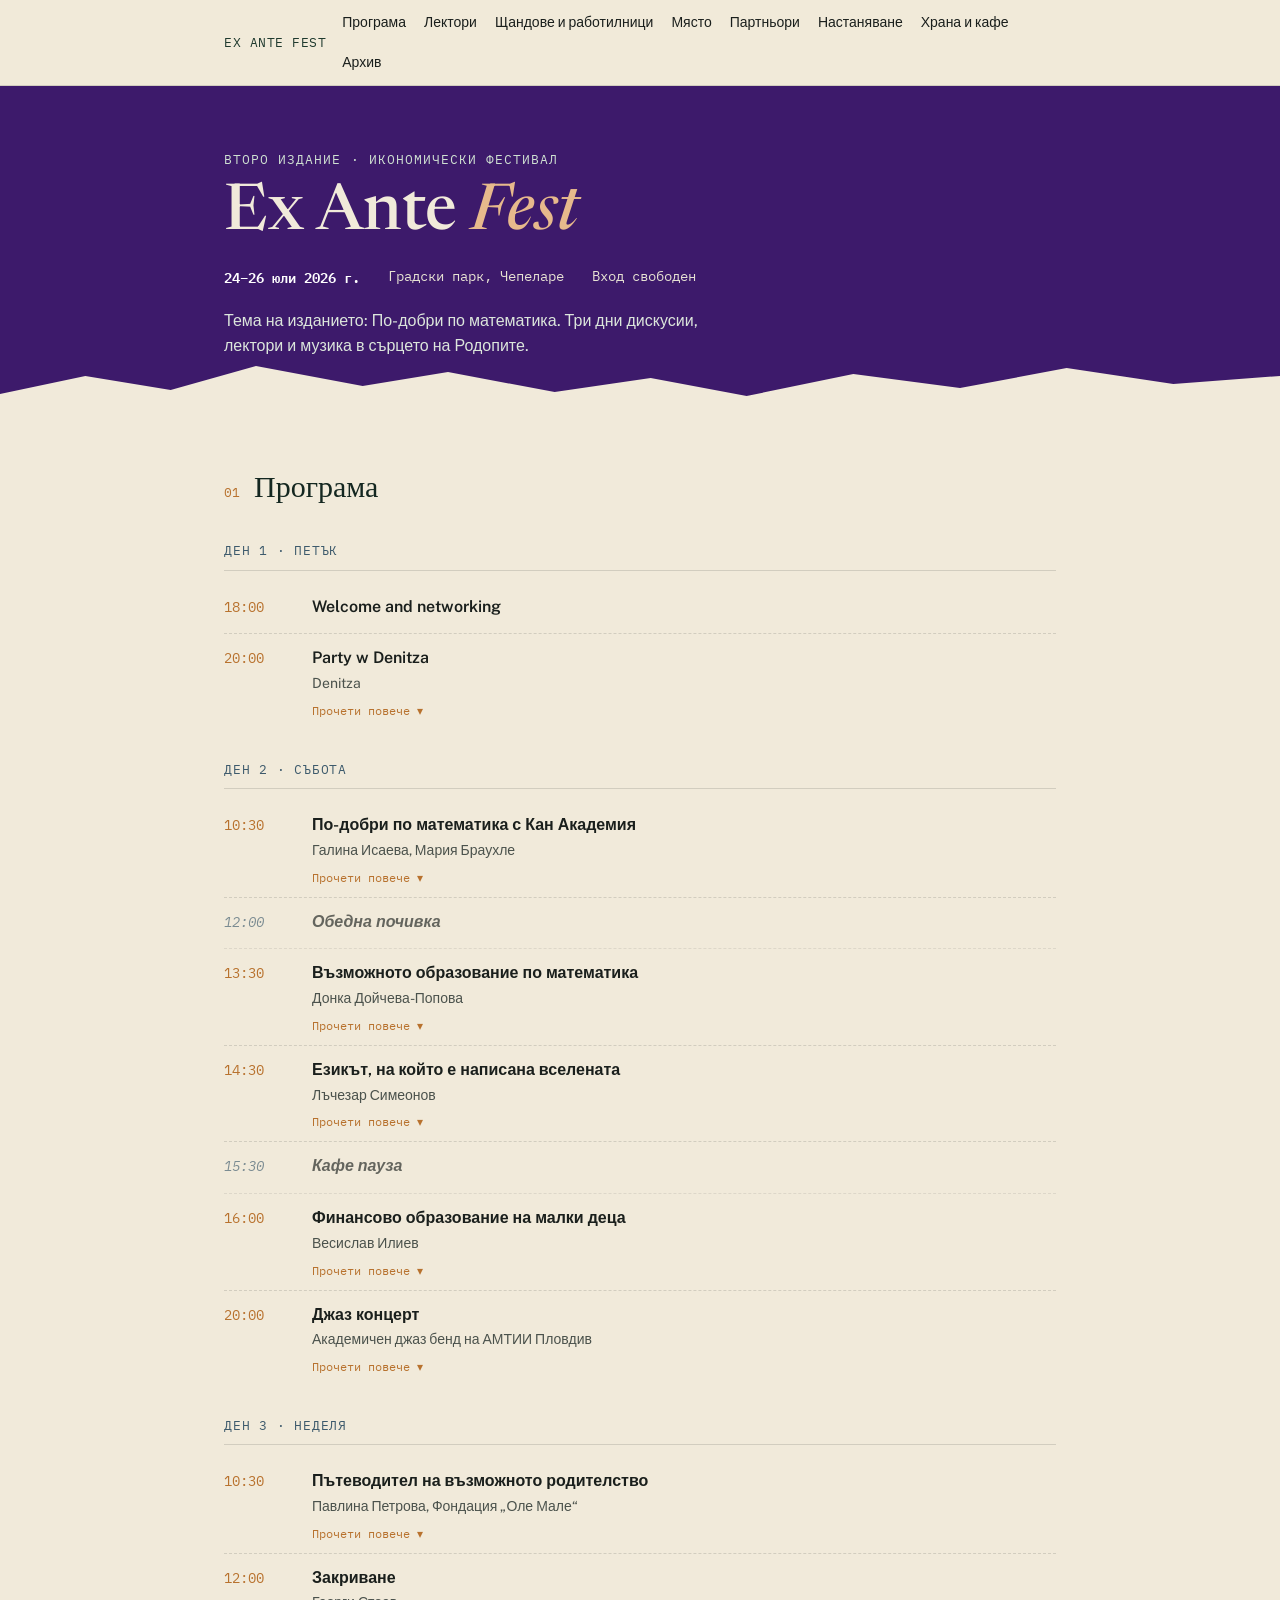
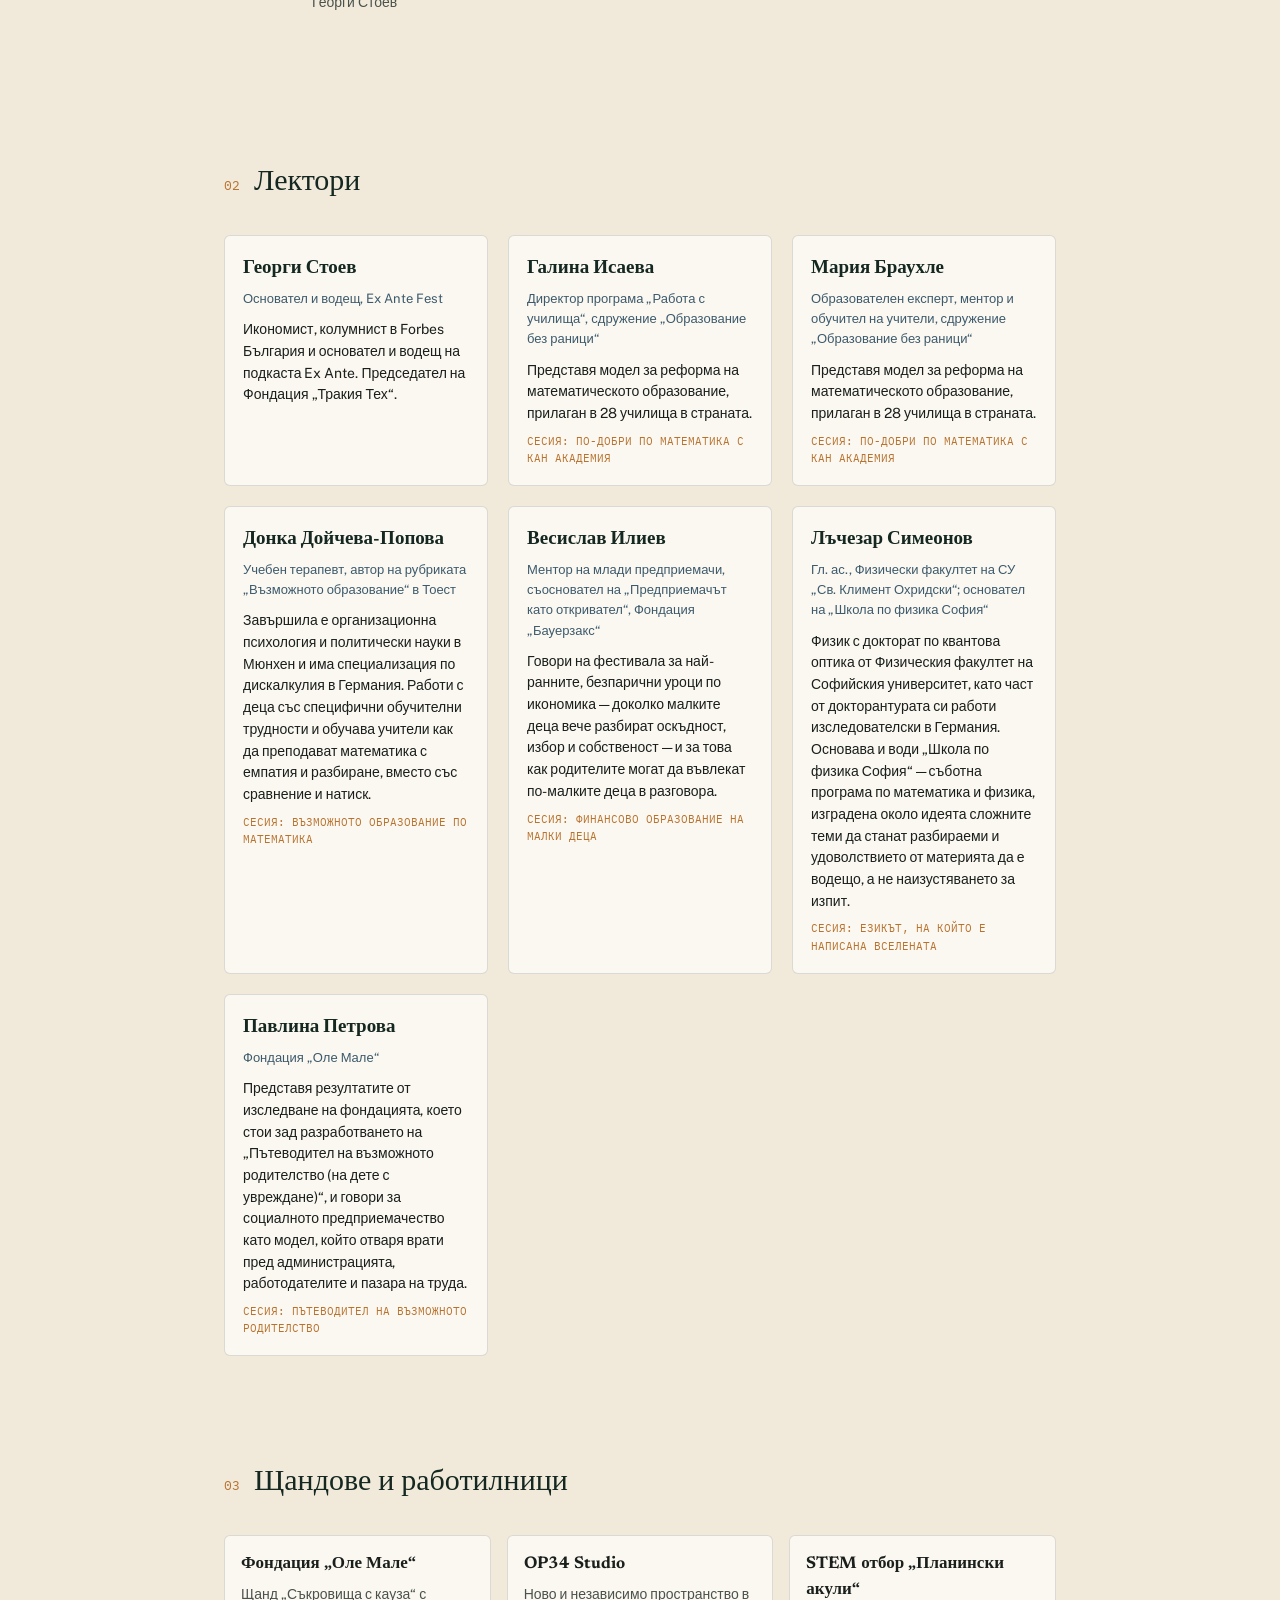
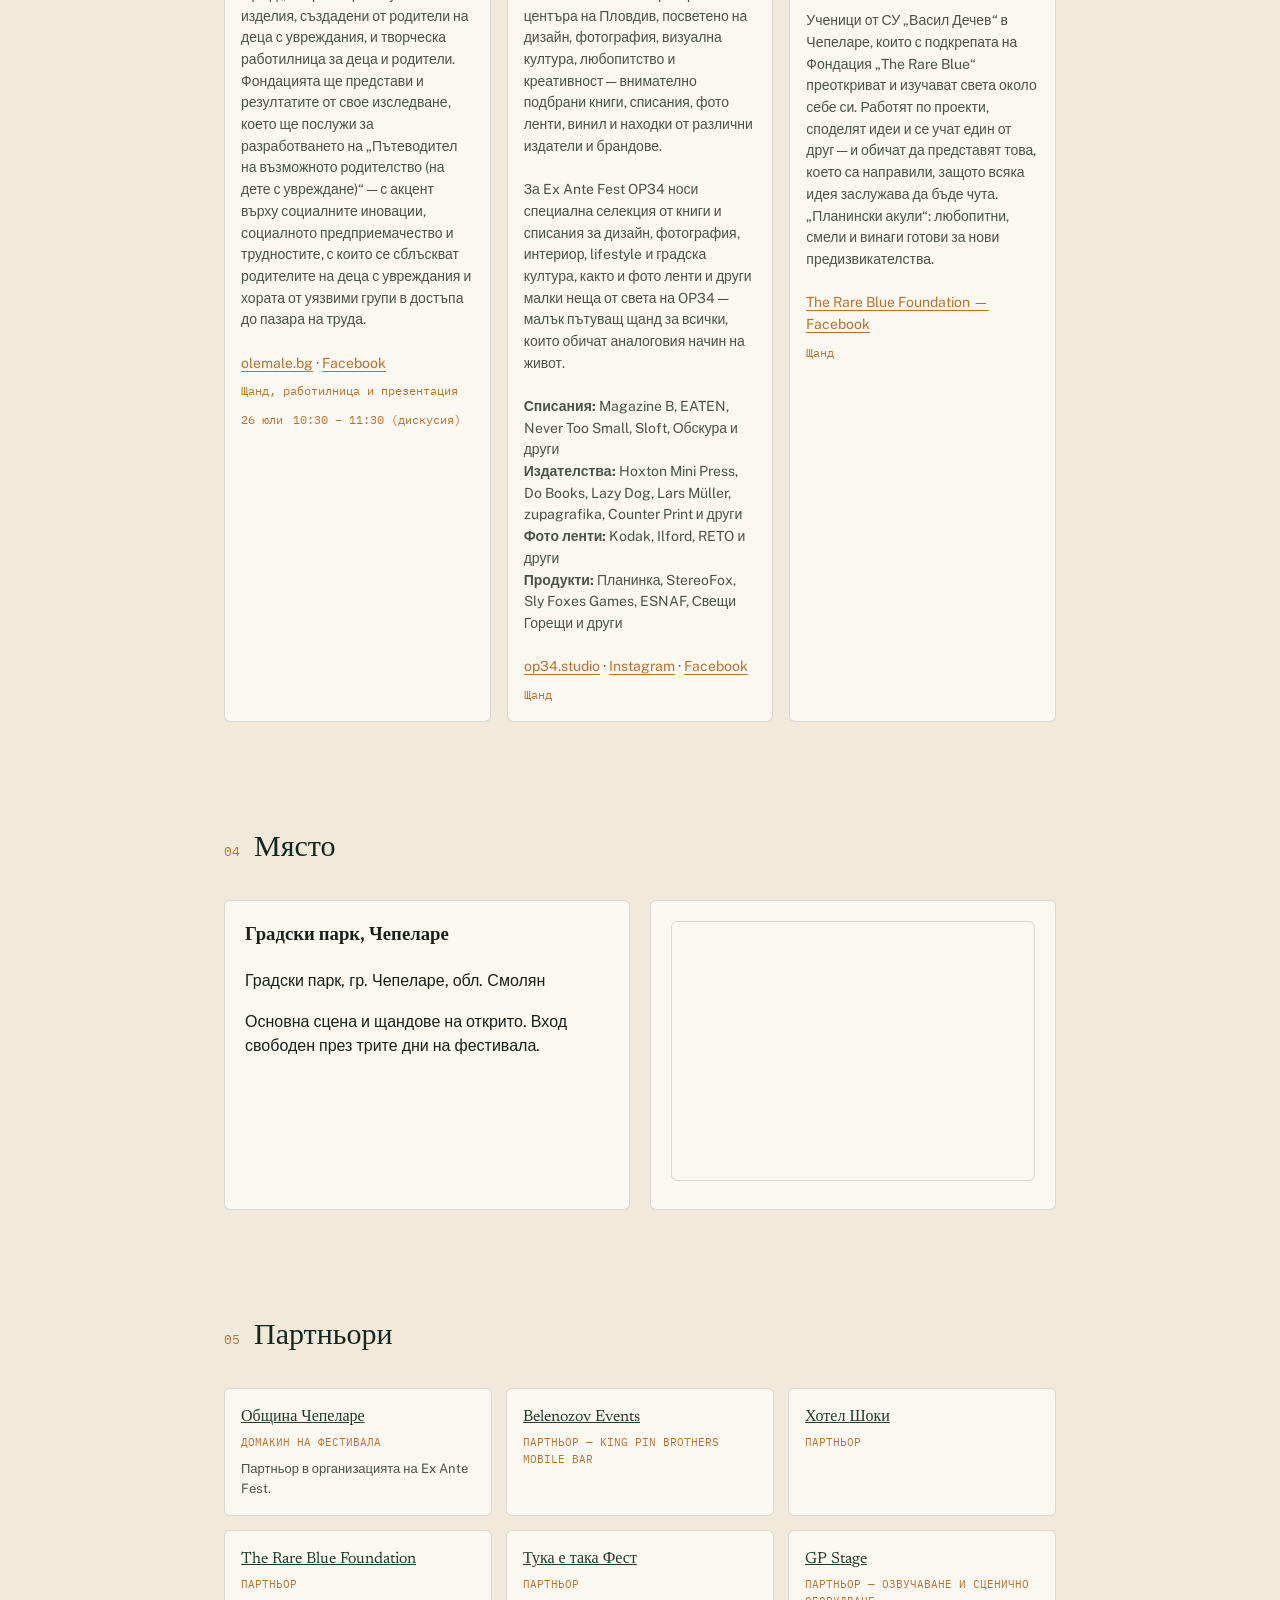
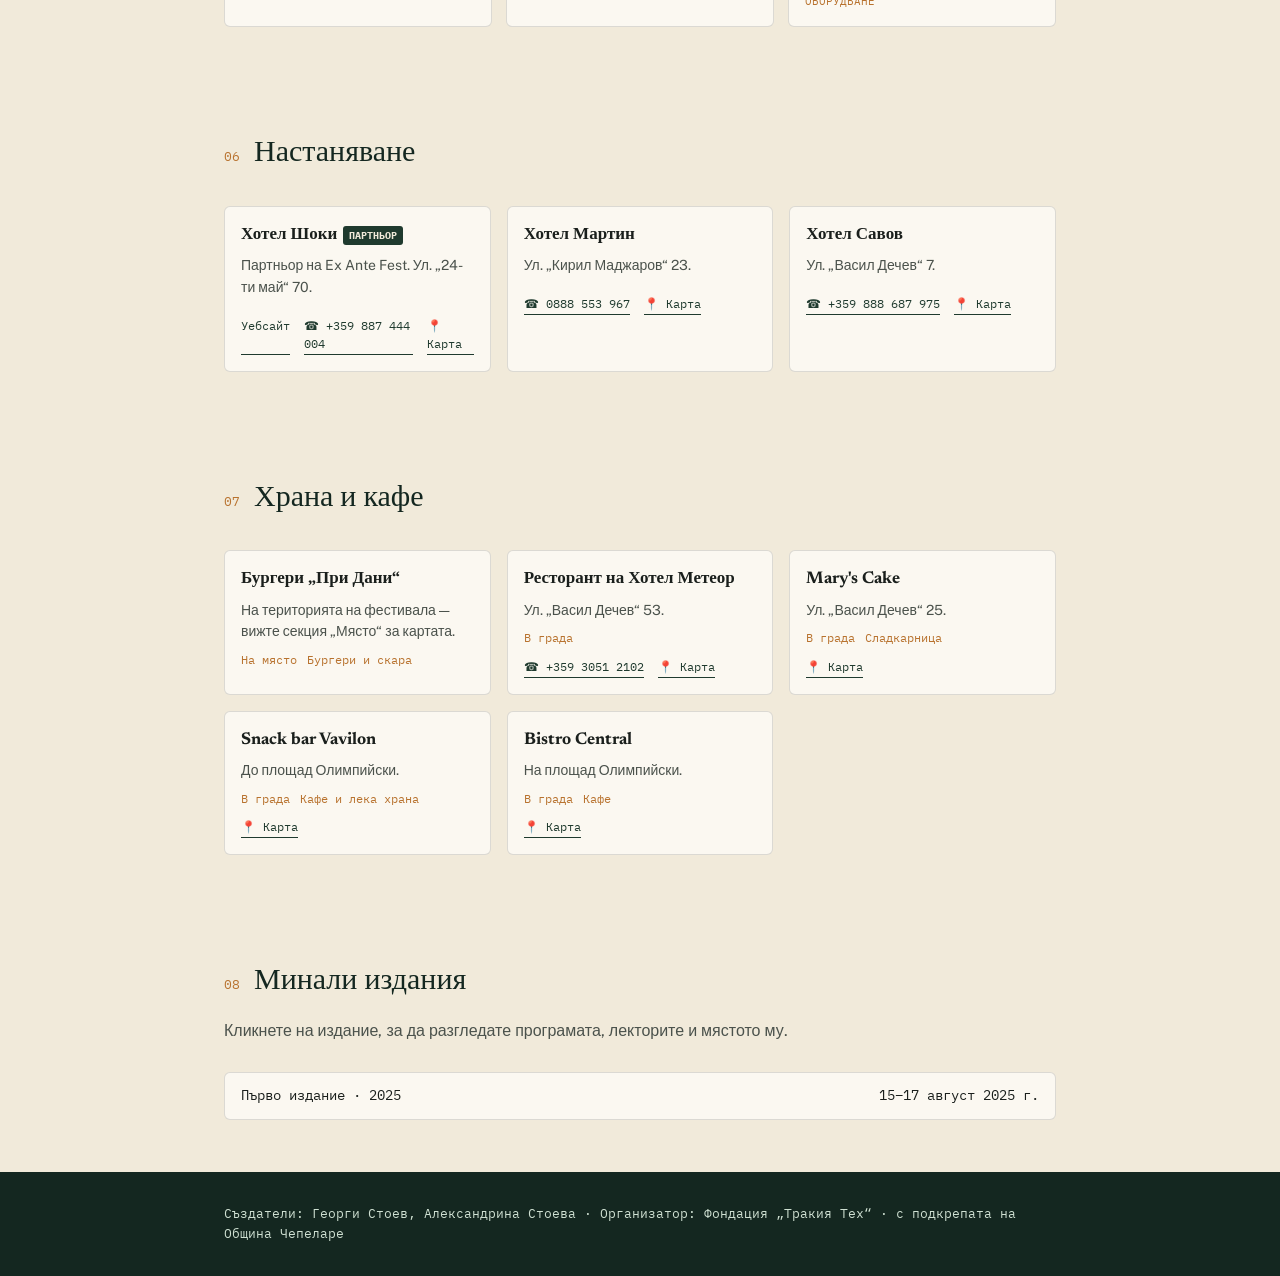
==== index.html @ c9bbb84c "Ex Ante Fest 2026 widget" ====
<!DOCTYPE html>
<html lang="bg">
<head>
<meta charset="UTF-8">
<meta name="viewport" content="width=device-width, initial-scale=1.0">
<title>Ex Ante Fest — Чепеларе</title>
<meta name="description" content="Програма, лектори, място и практическа информация за Ex Ante Fest в Чепеларе.">
<link rel="preconnect" href="https://fonts.googleapis.com">
<link href="https://fonts.googleapis.com/css2?family=Newsreader:ital,wght@0,400;0,500;1,500&family=Public+Sans:wght@400;500;600;700&family=IBM+Plex+Mono:wght@400;500&display=swap" rel="stylesheet">
<link rel="stylesheet" href="style.css">
</head>
<body>

<nav class="site-nav">
  <div class="wrap">
    <a href="#top" class="brand">Ex Ante Fest</a>
    <ul class="nav-links">
      <li><a href="#schedule">Програма</a></li>
      <li><a href="#speakers">Лектори</a></li>
      <li><a href="#booths">Щандове и работилници</a></li>
      <li><a href="#venue">Място</a></li>
      <li><a href="#partners">Партньори</a></li>
      <li><a href="#stay">Настаняване</a></li>
      <li><a href="#eat">Храна и кафе</a></li>
      <li><a href="#archive">Архив</a></li>
    </ul>
  </div>
</nav>

<div class="edition-banner" id="edition-banner" hidden>
  <div class="wrap">
    <span id="edition-banner-text"></span>
    <button type="button" id="edition-banner-back">Към текущото издание</button>
  </div>
</div>

<header class="hero" id="top">
  <div class="wrap">
    <p class="hero-eyebrow" id="hero-eyebrow">Икономически фестивал</p>
    <h1>Ex Ante <em>Fest</em></h1>
    <div class="hero-meta">
      <span><strong id="hero-dates">—</strong></span>
      <span id="hero-venue">—</span>
      <span>Вход свободен</span>
    </div>
    <p class="hero-tag" id="hero-tagline">Три дни дискусии, лектори и музика в сърцето на Родопите.</p>
  </div>
  <svg class="ridge ridge-hero" viewBox="0 0 1200 60" preserveAspectRatio="none" aria-hidden="true">
    <path fill="currentColor" d="M0,60 L0,38 L80,20 L160,34 L240,10 L340,30 L420,16 L520,36 L610,22 L700,40 L800,18 L900,32 L1000,12 L1100,28 L1200,20 L1200,60 Z"/>
  </svg>
</header>

<main>

  <section id="schedule">
    <div class="wrap">
      <div class="section-head">
        <span class="section-num">01</span>
        <h2>Програма</h2>
      </div>
      <div id="schedule-content"><p class="empty-state">Зареждане на програмата…</p></div>
    </div>
  </section>

  <section id="speakers">
    <div class="wrap">
      <div class="section-head">
        <span class="section-num">02</span>
        <h2>Лектори</h2>
      </div>
      <div class="speaker-grid" id="speakers-content"><p class="empty-state">Зареждане на лекторите…</p></div>
    </div>
  </section>

  <section id="booths">
    <div class="wrap">
      <div class="section-head">
        <span class="section-num">03</span>
        <h2>Щандове и работилници</h2>
      </div>
      <div class="card-grid" id="booths-content"><p class="empty-state">Зареждане…</p></div>
    </div>
  </section>

  <section id="venue">
    <div class="wrap">
      <div class="section-head">
        <span class="section-num">04</span>
        <h2>Място</h2>
      </div>
      <div class="venue-layout" id="venue-content"><p class="empty-state">Зареждане…</p></div>
    </div>
  </section>

  <section id="partners">
    <div class="wrap">
      <div class="section-head">
        <span class="section-num">05</span>
        <h2>Партньори</h2>
      </div>
      <div class="partner-grid" id="partners-content"><p class="empty-state">Зареждане…</p></div>
    </div>
  </section>

  <section id="stay">
    <div class="wrap">
      <div class="section-head">
        <span class="section-num">06</span>
        <h2>Настаняване</h2>
      </div>
      <div class="card-grid" id="stay-content"></div>
    </div>
  </section>

  <section id="eat">
    <div class="wrap">
      <div class="section-head">
        <span class="section-num">07</span>
        <h2>Храна и кафе</h2>
      </div>
      <div class="card-grid" id="eat-content"></div>
    </div>
  </section>

  <section id="archive">
    <div class="wrap">
      <div class="section-head">
        <span class="section-num">08</span>
        <h2>Минали издания</h2>
      </div>
      <p class="section-intro">Кликнете на издание, за да разгледате програмата, лекторите и мястото му.</p>
      <ul class="archive-list" id="archive-content"></ul>
    </div>
  </section>

</main>

<footer>
  <div class="wrap">
    Създатели: Георги Стоев, Александрина Стоева · Организатор: Фондация „Тракия Тех“ · с подкрепата на Община Чепеларе
  </div>
</footer>

<script src="script.js"></script>
</body>
</html>
---- style.css ----
:root {
  --ink: #1A1F1C;
  --parchment: #F1EADA;
  --pine: #1F3A2E;
  --pine-deep: #142720;
  --ochre: #B8722E;
  --slate: #3D5A6C;
  --line: rgba(26, 31, 28, 0.14);
  --paper: #FBF8F1;
  --muted: #4b524c;
  --hero-purple: #3D1A6B;

  --font-display: "Newsreader", Georgia, serif;
  --font-body: "Public Sans", -apple-system, sans-serif;
  --font-mono: "IBM Plex Mono", monospace;
}

* { box-sizing: border-box; }

html { scroll-behavior: smooth; }

@media (prefers-reduced-motion: reduce) {
  html { scroll-behavior: auto; }
  * { animation-duration: 0.001ms !important; transition-duration: 0.001ms !important; }
}

body {
  margin: 0;
  background: var(--parchment);
  color: var(--ink);
  font-family: var(--font-body);
  line-height: 1.55;
}

a { color: var(--pine); }
a:focus-visible, button:focus-visible, select:focus-visible {
  outline: 2px solid var(--ochre);
  outline-offset: 2px;
}

.wrap {
  max-width: 880px;
  margin: 0 auto;
  padding: 0 24px;
}

/* ---------- Nav ---------- */
.site-nav {
  position: sticky;
  top: 0;
  z-index: 20;
  background: rgba(241, 234, 218, 0.92);
  backdrop-filter: blur(6px);
  border-bottom: 1px solid var(--line);
}
.site-nav .wrap {
  display: flex;
  align-items: center;
  justify-content: space-between;
  gap: 16px;
  padding-top: 12px;
  padding-bottom: 12px;
}
.site-nav .brand {
  font-family: var(--font-mono);
  font-size: 13px;
  letter-spacing: 0.04em;
  text-transform: uppercase;
  color: var(--pine);
  text-decoration: none;
  white-space: nowrap;
}
.nav-links {
  display: flex;
  gap: 18px;
  flex-wrap: wrap;
  list-style: none;
  margin: 0;
  padding: 0;
  font-size: 14px;
}
.nav-links a {
  text-decoration: none;
  color: var(--ink);
  border-bottom: 1px solid transparent;
}
.nav-links a:hover { border-bottom-color: var(--ochre); }

/* ---------- Hero ---------- */
.hero {
  background: var(--hero-purple);
  color: var(--parchment);
  padding: 64px 0 40px;
  position: relative;
  overflow: hidden;
}
.hero .wrap { position: relative; z-index: 2; }
.hero-eyebrow {
  font-family: var(--font-mono);
  font-size: 13px;
  letter-spacing: 0.08em;
  text-transform: uppercase;
  color: #CFE0D2;
  margin: 0 0 10px;
}
.hero h1 {
  font-family: var(--font-display);
  font-weight: 500;
  font-size: clamp(38px, 6vw, 64px);
  line-height: 1.05;
  margin: 0 0 18px;
}
.hero h1 em { font-style: italic; color: #E7B98C; }
.hero-meta {
  display: flex;
  flex-wrap: wrap;
  gap: 10px 28px;
  font-family: var(--font-mono);
  font-size: 14px;
  color: #E7E2D3;
  margin-bottom: 6px;
}
.hero-meta strong { color: #fff; font-weight: 600; }
.hero-tag {
  margin-top: 20px;
  max-width: 52ch;
  color: #DCE6DC;
  font-size: 16px;
}

/* mountain ridge signature — recurring divider motif for Rhodope silhouette */
.ridge {
  display: block;
  width: 100%;
  height: 48px;
  color: var(--parchment);
}
.ridge-hero {
  position: absolute;
  bottom: -1px; left: 0; right: 0;
  height: 60px;
  color: var(--parchment);
  z-index: 1;
}

/* ---------- Sections ---------- */
section { padding: 52px 0; }
section + section { border-top: none; }

.section-head {
  display: flex;
  align-items: baseline;
  gap: 14px;
  margin-bottom: 28px;
}
.section-num {
  font-family: var(--font-mono);
  font-size: 13px;
  color: var(--ochre);
}
h2 {
  font-family: var(--font-display);
  font-weight: 500;
  font-size: 30px;
  margin: 0;
  color: var(--pine-deep);
}
.section-intro {
  color: var(--muted);
  max-width: 60ch;
  margin: -14px 0 28px;
}

/* ---------- Schedule ---------- */
.day-block { margin-bottom: 30px; }
.day-label {
  font-family: var(--font-mono);
  font-size: 13px;
  text-transform: uppercase;
  letter-spacing: 0.06em;
  color: var(--slate);
  border-bottom: 1px solid var(--line);
  padding-bottom: 8px;
  margin-bottom: 12px;
}
.event-row {
  display: grid;
  grid-template-columns: 72px 1fr;
  gap: 16px;
  padding: 12px 0;
  border-bottom: 1px dashed var(--line);
}
.event-row:last-child { border-bottom: none; }
.event-row--break {
  opacity: 0.65;
  font-style: italic;
}
.event-row--break .event-time { color: var(--slate); }
.event-time {
  font-family: var(--font-mono);
  font-size: 14px;
  color: var(--ochre);
  padding-top: 2px;
}
.event-title { font-weight: 600; margin: 0 0 2px; }
.event-speaker { font-size: 14px; color: var(--muted); margin: 0; }
.event-type {
  display: inline-block;
  font-family: var(--font-mono);
  font-size: 11px;
  text-transform: uppercase;
  color: var(--slate);
  margin-top: 4px;
}
.event-toggle {
  display: block;
  margin-top: 8px;
  padding: 0;
  border: none;
  background: none;
  font-family: var(--font-mono);
  font-size: 12px;
  color: var(--ochre);
  cursor: pointer;
}
.event-toggle:hover { text-decoration: underline; }
.event-description {
  margin: 8px 0 0;
  font-size: 14px;
  color: var(--muted);
  border-left: 2px solid var(--line);
  padding-left: 12px;
}
.event-description a {
  color: var(--ochre);
  text-decoration: none;
  border-bottom: 1px solid currentColor;
}
.event-description a:hover { opacity: 0.8; }

/* ---------- Speakers ---------- */
.speaker-grid {
  display: grid;
  grid-template-columns: repeat(auto-fill, minmax(240px, 1fr));
  gap: 20px;
}
.speaker-card {
  background: var(--paper);
  border: 1px solid var(--line);
  border-radius: 6px;
  padding: 18px;
}
.speaker-card h3 {
  font-family: var(--font-display);
  font-size: 19px;
  margin: 0 0 6px;
  color: var(--pine-deep);
}
.speaker-role { font-size: 13px; color: var(--slate); margin: 0 0 10px; }
.speaker-bio { font-size: 14px; margin: 0; }
.speaker-program {
  font-family: var(--font-mono);
  font-size: 11px;
  text-transform: uppercase;
  color: var(--ochre);
  margin: 8px 0 0;
}

/* ---------- Venue ---------- */
.venue-layout {
  display: grid;
  grid-template-columns: 1fr;
  gap: 20px;
}
@media (min-width: 640px) {
  .venue-layout { grid-template-columns: 1fr 1fr; }
}
.venue-card {
  background: var(--paper);
  border: 1px solid var(--line);
  border-radius: 6px;
  padding: 20px;
}
.venue-card h3 { font-family: var(--font-display); margin-top: 0; }
.venue-map iframe {
  width: 100%;
  height: 260px;
  border: 1px solid var(--line);
  border-radius: 6px;
}

/* ---------- Partners ---------- */
.partner-grid {
  display: grid;
  grid-template-columns: repeat(auto-fill, minmax(200px, 1fr));
  gap: 14px;
}
.partner-card {
  background: var(--paper);
  border: 1px solid var(--line);
  border-radius: 6px;
  padding: 16px;
  display: flex;
  flex-direction: column;
  gap: 4px;
}
.partner-card img {
  max-height: 40px;
  max-width: 100%;
  object-fit: contain;
  margin-bottom: 6px;
}
.partner-card h3 {
  font-family: var(--font-display);
  font-size: 16px;
  margin: 0;
}
.partner-type {
  font-family: var(--font-mono);
  font-size: 11px;
  text-transform: uppercase;
  color: var(--ochre);
  margin: 0;
}
.partner-card p.partner-notes { font-size: 13px; color: var(--muted); margin: 4px 0 0; }

/* ---------- Guide cards (things to do / stay / eat) ---------- */
.card-grid {
  display: grid;
  grid-template-columns: repeat(auto-fill, minmax(220px, 1fr));
  gap: 16px;
}
.info-card {
  background: var(--paper);
  border: 1px solid var(--line);
  border-radius: 6px;
  padding: 16px;
}
.info-card h3 {
  font-family: var(--font-display);
  font-size: 17px;
  margin: 0 0 6px;
}
.info-card p { font-size: 14px; margin: 0 0 6px; color: var(--muted); }
.info-card p a {
  color: var(--ochre);
  text-decoration: none;
  border-bottom: 1px solid currentColor;
}
.info-card p a:hover { opacity: 0.8; }
.info-meta {
  font-family: var(--font-mono);
  font-size: 12px;
  color: var(--ochre);
  display: flex;
  gap: 10px;
  flex-wrap: wrap;
  margin-top: 8px;
}
.info-links {
  display: flex;
  gap: 14px;
  margin-top: 10px;
}
.info-links a {
  font-family: var(--font-mono);
  font-size: 12px;
  color: var(--pine);
  text-decoration: none;
  border-bottom: 1px solid currentColor;
}
.info-links a:hover { opacity: 0.75; }
.badge-partner {
  display: inline-block;
  font-family: var(--font-mono);
  font-size: 10px;
  text-transform: uppercase;
  background: var(--pine);
  color: var(--parchment);
  padding: 2px 6px;
  border-radius: 3px;
  margin-left: 6px;
}
.badge-pending {
  display: inline-block;
  font-family: var(--font-mono);
  font-size: 10px;
  text-transform: uppercase;
  background: var(--slate);
  color: var(--parchment);
  padding: 2px 6px;
  border-radius: 3px;
  margin-left: 6px;
}

/* ---------- Archive ---------- */
.archive-list {
  list-style: none;
  padding: 0;
  margin: 0;
  display: flex;
  flex-direction: column;
  gap: 10px;
}
.archive-list li {
  display: flex;
  justify-content: space-between;
  align-items: baseline;
  padding: 12px 16px;
  background: var(--paper);
  border: 1px solid var(--line);
  border-radius: 6px;
  font-family: var(--font-mono);
  font-size: 14px;
}
.archive-item {
  cursor: pointer;
  transition: background 0.15s ease, border-color 0.15s ease, color 0.15s ease;
}
.archive-item:hover { border-color: var(--ochre); }
.archive-item:focus-visible { outline: 2px solid var(--ochre); outline-offset: 2px; }
.archive-item--active {
  background: var(--pine);
  border-color: var(--pine);
  color: var(--parchment);
}
.archive-empty {
  font-size: 14px;
  color: var(--muted);
  font-style: italic;
}

/* ---------- Edition switch banner ---------- */
.edition-banner {
  background: var(--ochre);
  color: #fff;
}
.edition-banner .wrap {
  display: flex;
  align-items: center;
  justify-content: space-between;
  gap: 12px;
  flex-wrap: wrap;
  padding-top: 10px;
  padding-bottom: 10px;
  font-family: var(--font-mono);
  font-size: 13px;
}
.edition-banner button {
  font-family: var(--font-mono);
  font-size: 12px;
  background: rgba(255, 255, 255, 0.15);
  border: 1px solid rgba(255, 255, 255, 0.5);
  color: #fff;
  padding: 6px 12px;
  border-radius: 4px;
  cursor: pointer;
}
.edition-banner button:hover { background: rgba(255, 255, 255, 0.28); }
.edition-banner button:focus-visible { outline: 2px solid #fff; outline-offset: 2px; }

/* ---------- Footer ---------- */
footer {
  background: var(--pine-deep);
  color: #CFE0D2;
  padding: 32px 0;
  font-family: var(--font-mono);
  font-size: 13px;
}
footer a { color: #E7B98C; }

.empty-state {
  font-size: 14px;
  color: var(--muted);
  font-style: italic;
}
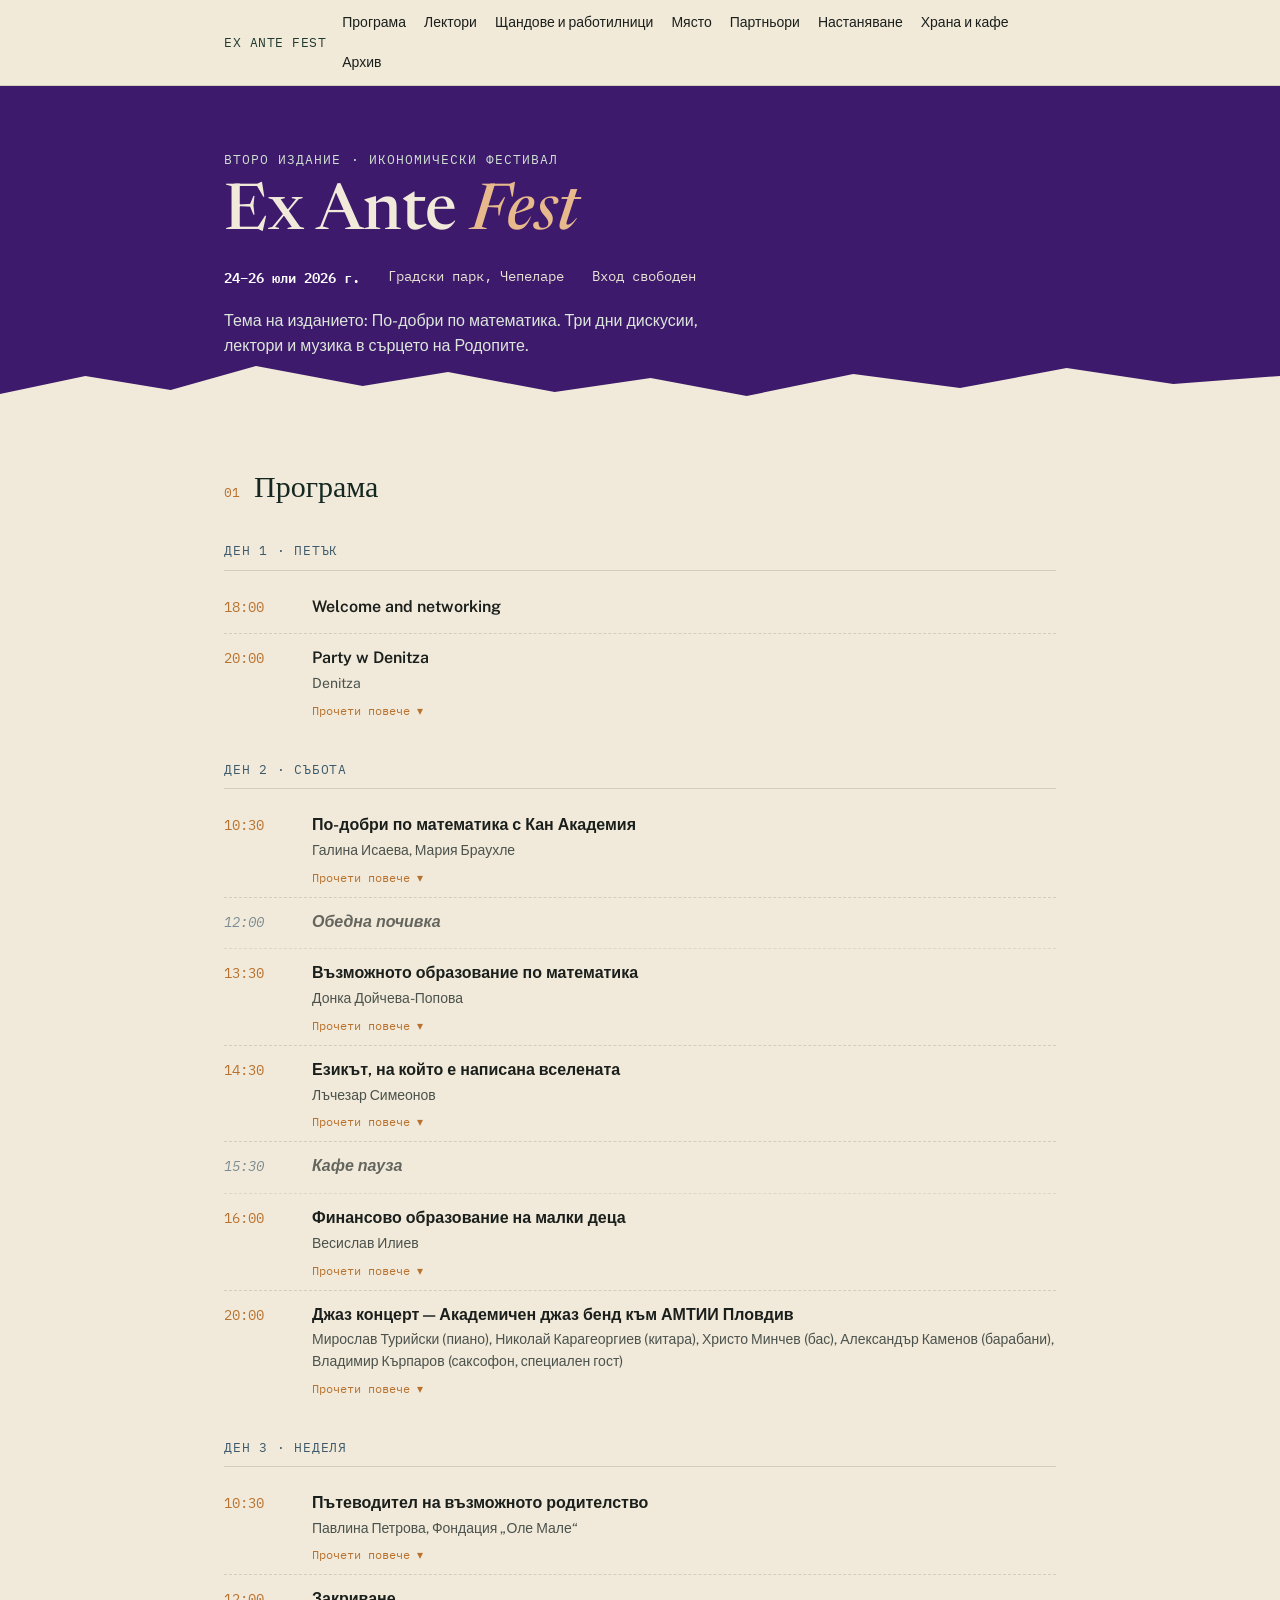
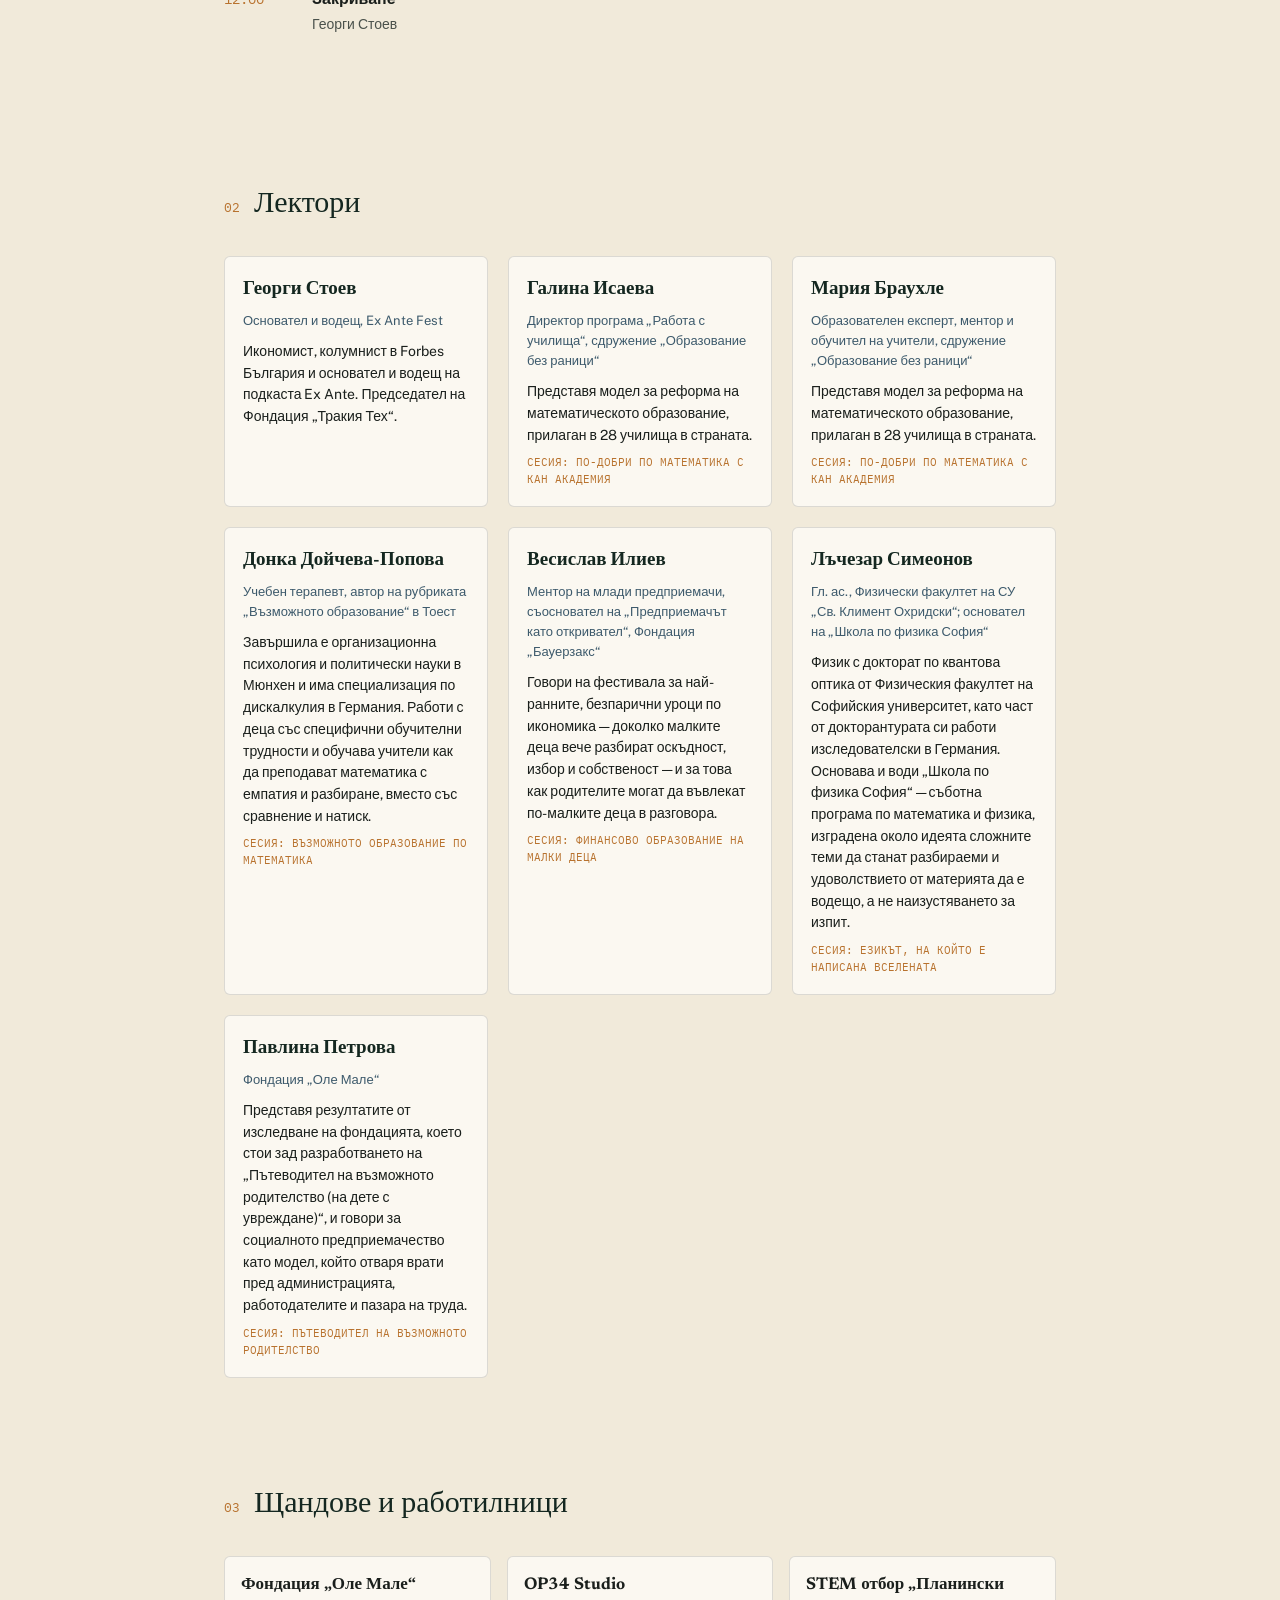
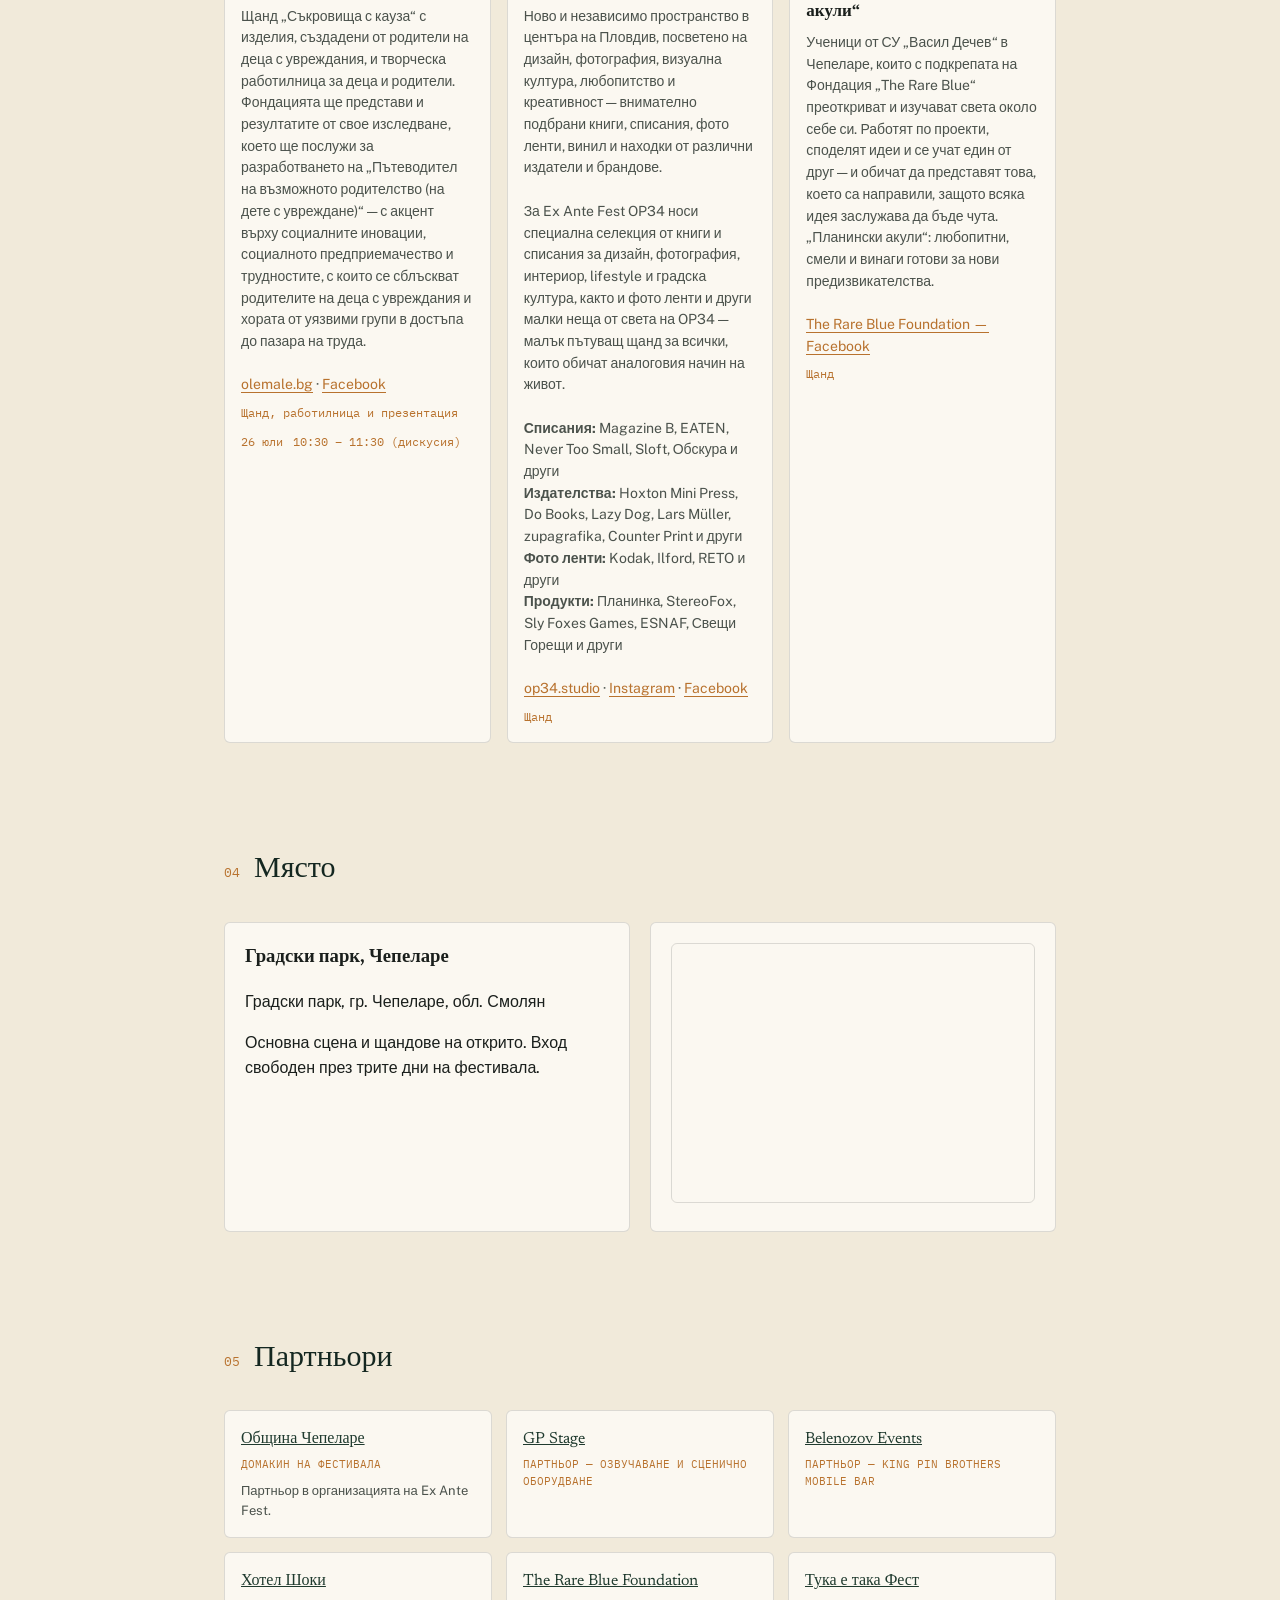
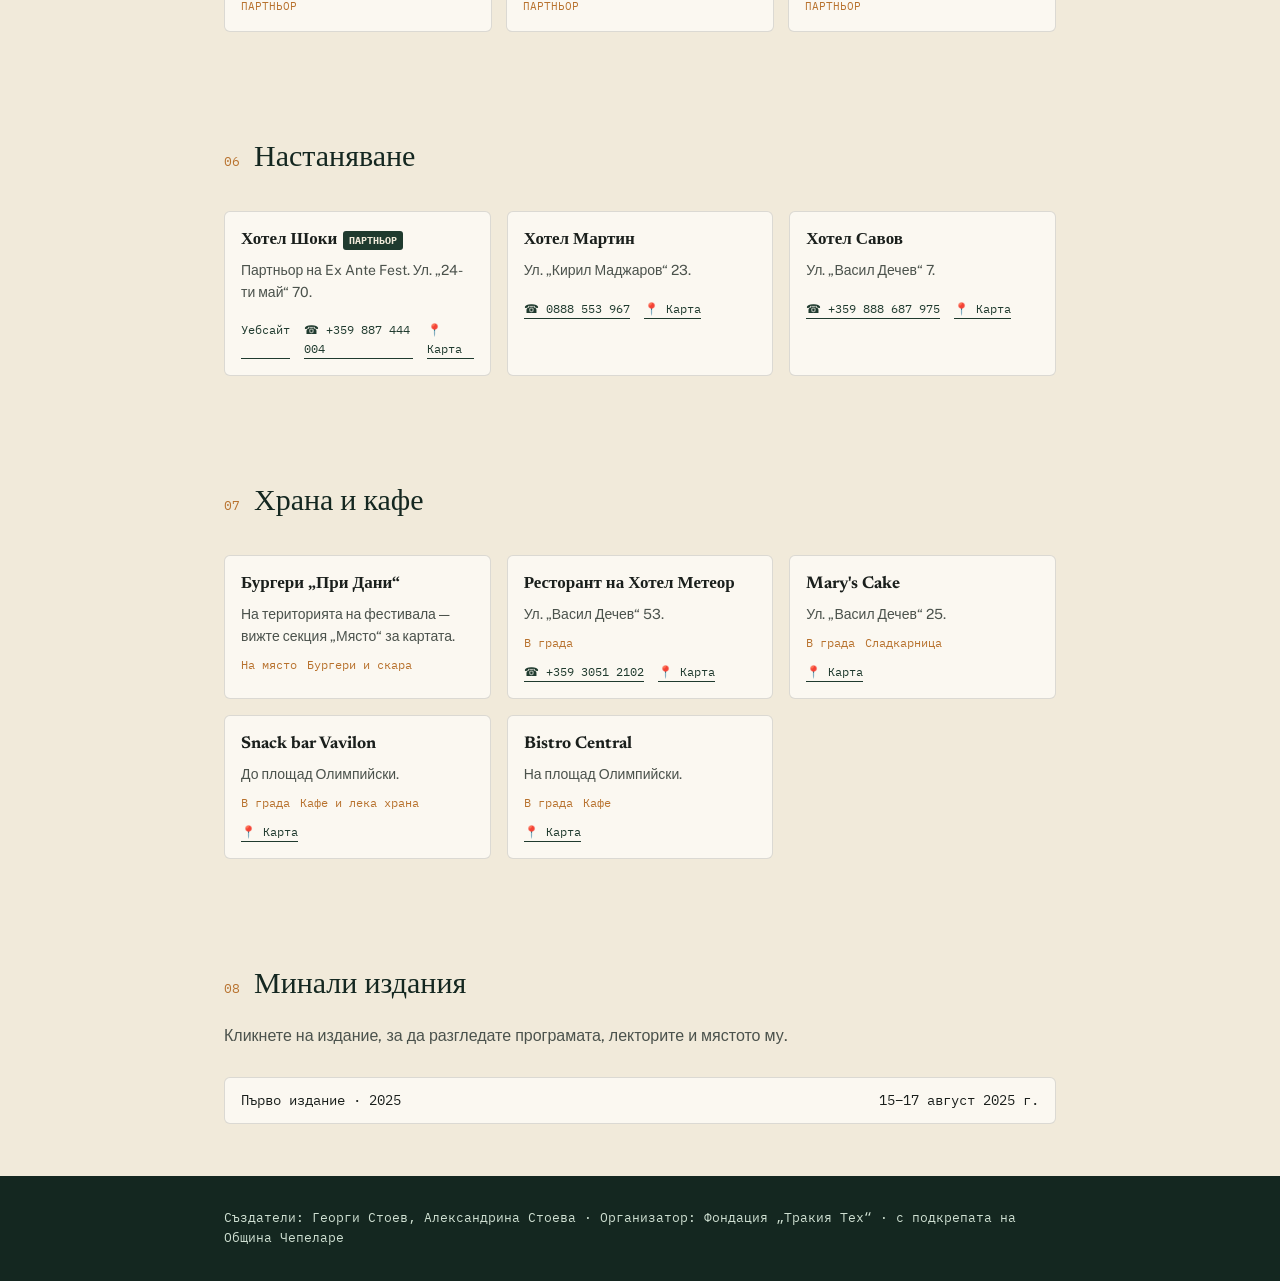
==== commit 6dcde37c: "update index.html og tags, schedule, partners, add og image" ====
--- a/index.html
+++ b/index.html
@@ -5,6 +5,17 @@
 <meta name="viewport" content="width=device-width, initial-scale=1.0">
 <title>Ex Ante Fest — Чепеларе</title>
 <meta name="description" content="Програма, лектори, място и практическа информация за Ex Ante Fest в Чепеларе.">
+
+<!-- Open Graph / Facebook -->
+<meta property="og:type" content="website">
+<meta property="og:url" content="https://georgistoeff.github.io/ex-ante-fest/">
+<meta property="og:title" content="Ex Ante Fest — Чепеларе">
+<meta property="og:description" content="Тридневен икономически фестивал с дискусионни панели, беседи и музикална програма. 24–26 юли 2026 г., Градски парк, Чепеларе. Вход свободен.">
+<meta property="og:image" content="https://georgistoeff.github.io/ex-ante-fest/assets/ExAnte_Festival.png">
+<meta property="og:image:width" content="1200">
+<meta property="og:image:height" content="600">
+<meta property="og:locale" content="bg_BG">
+
 <link rel="preconnect" href="https://fonts.googleapis.com">
 <link href="https://fonts.googleapis.com/css2?family=Newsreader:ital,wght@0,400;0,500;1,500&family=Public+Sans:wght@400;500;600;700&family=IBM+Plex+Mono:wght@400;500&display=swap" rel="stylesheet">
 <link rel="stylesheet" href="style.css">
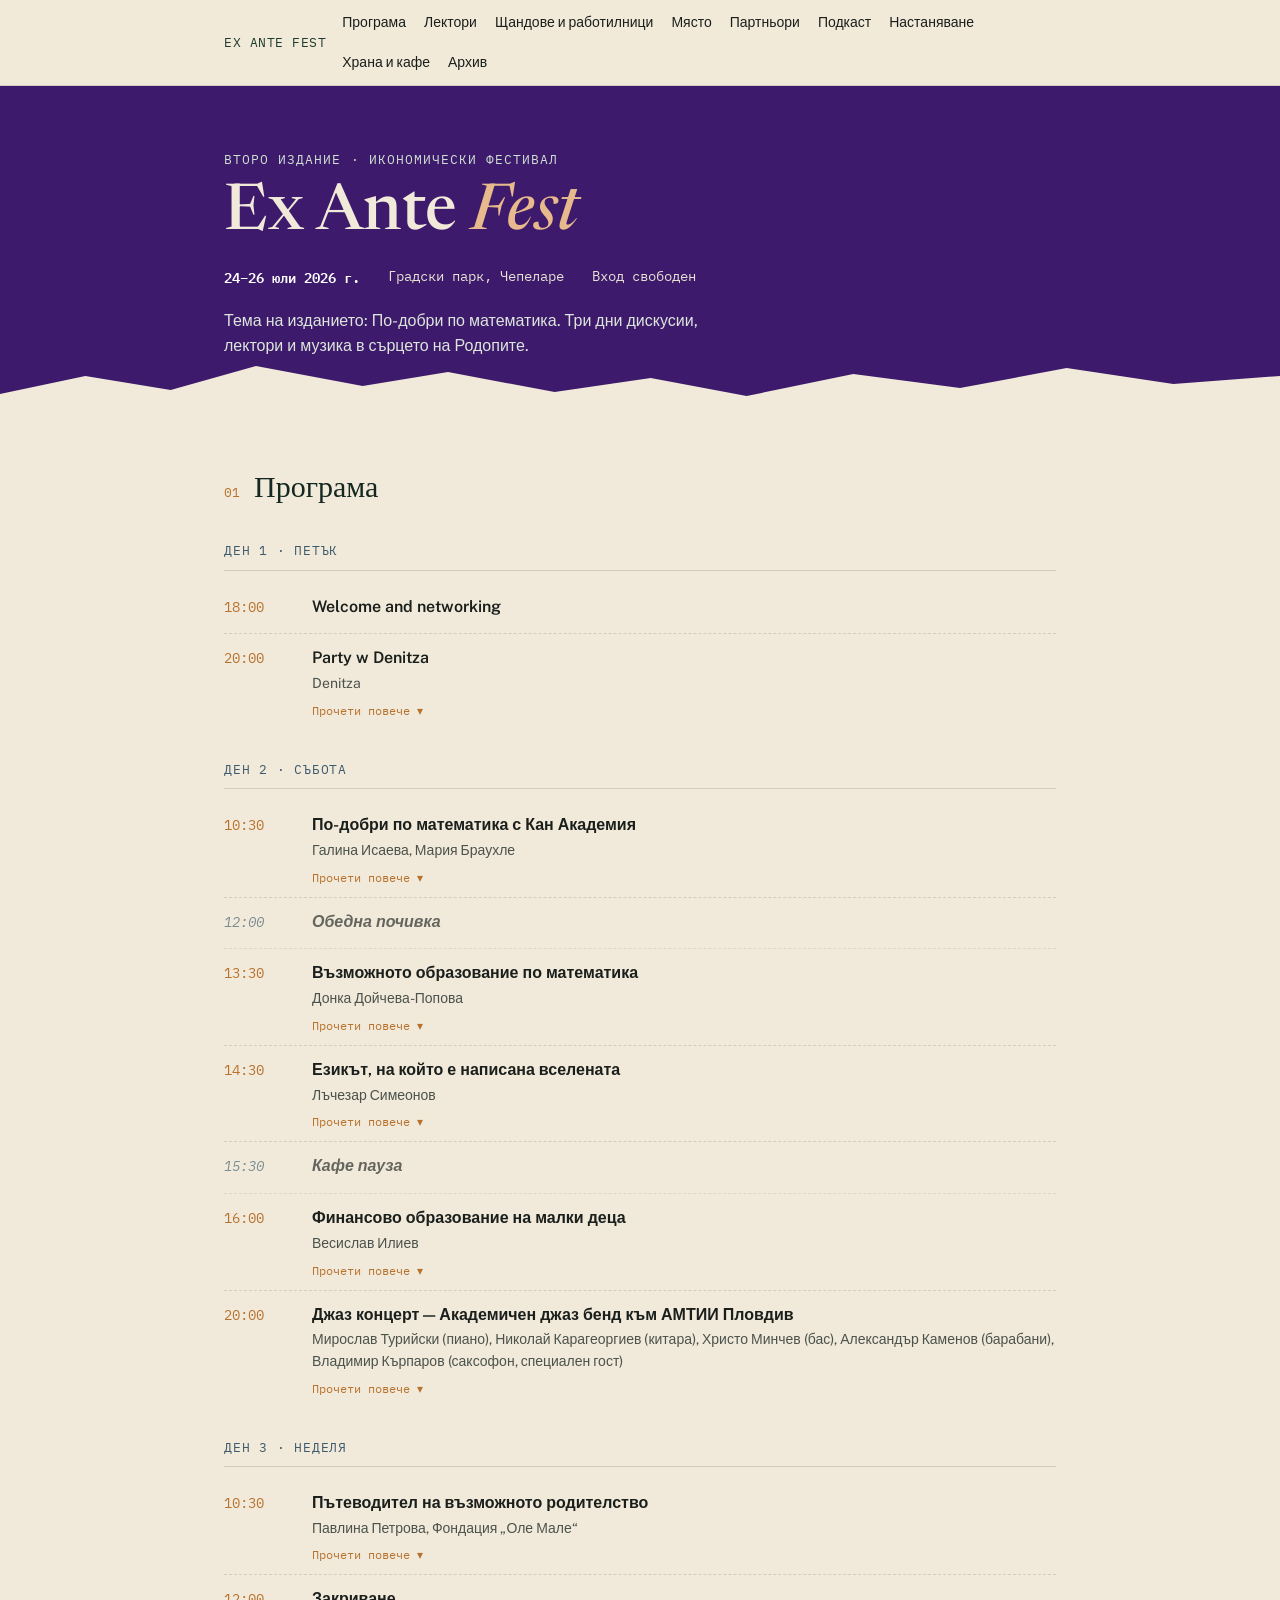
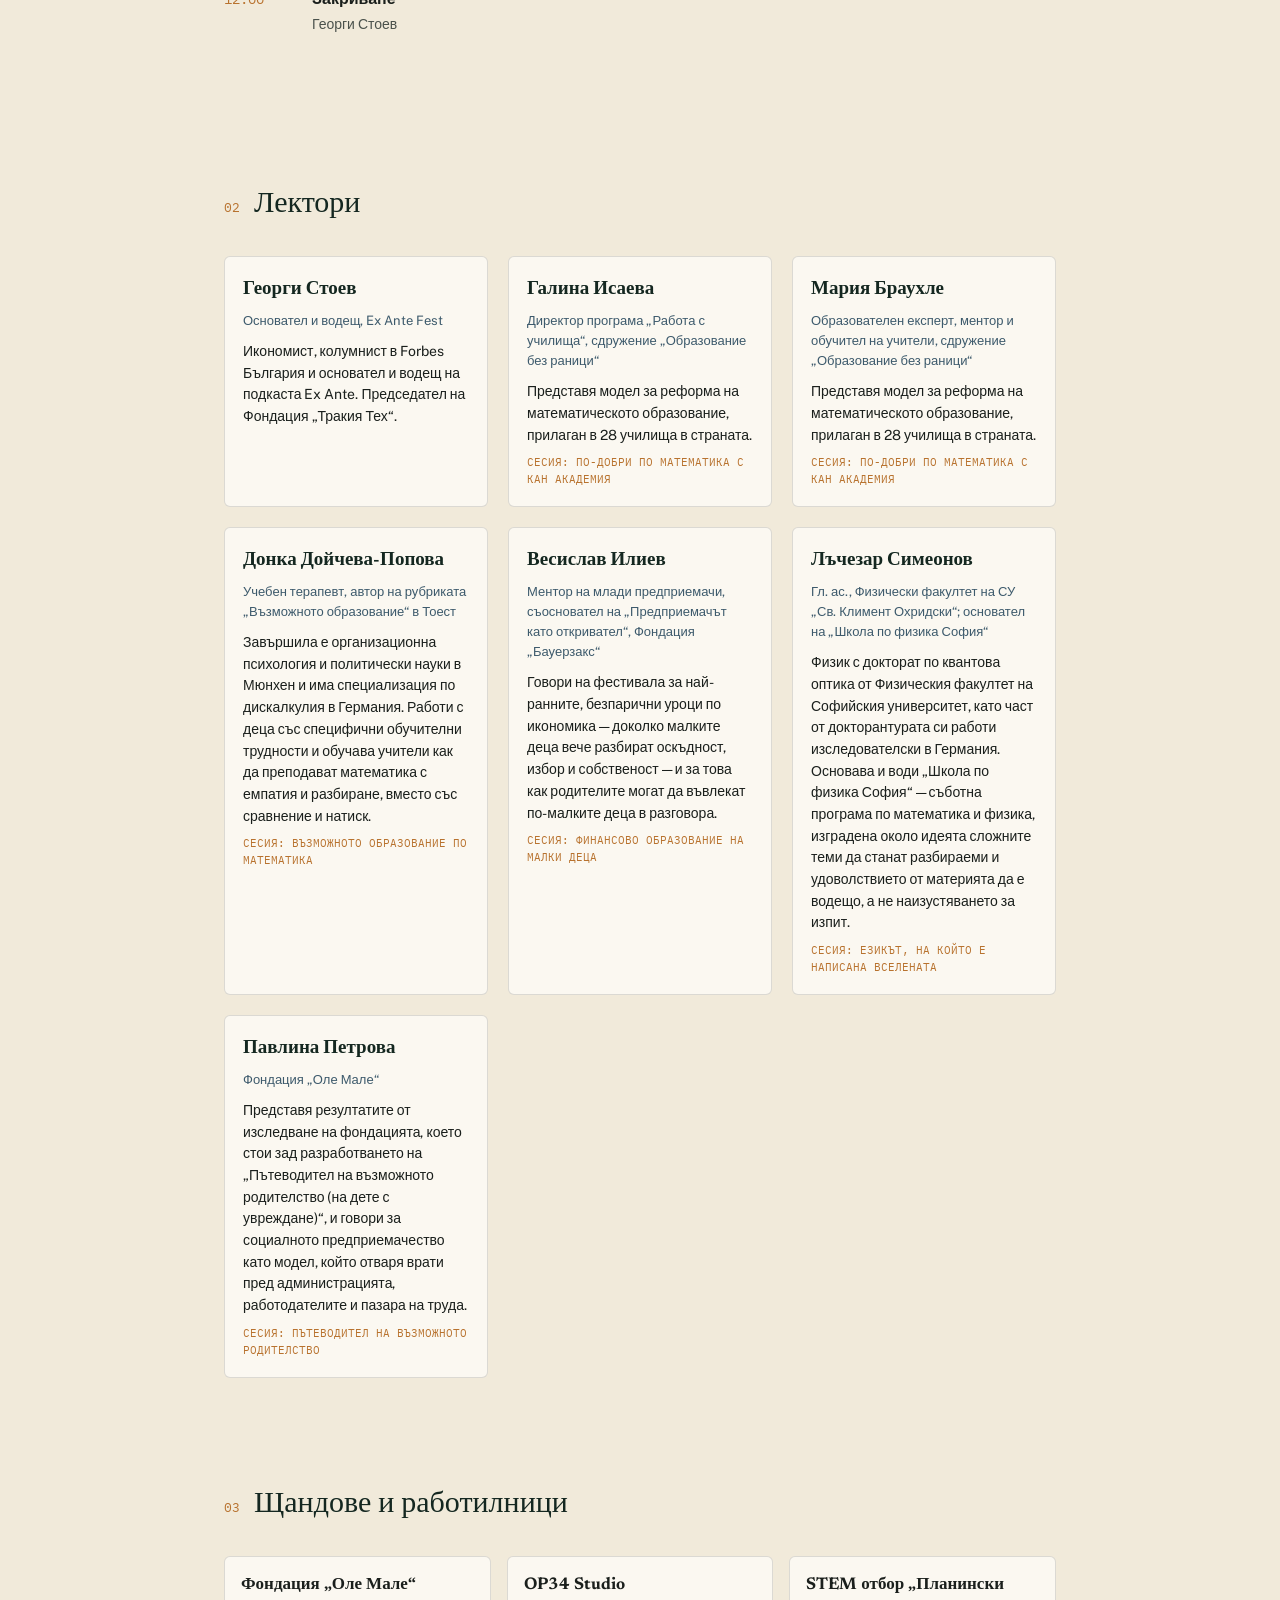
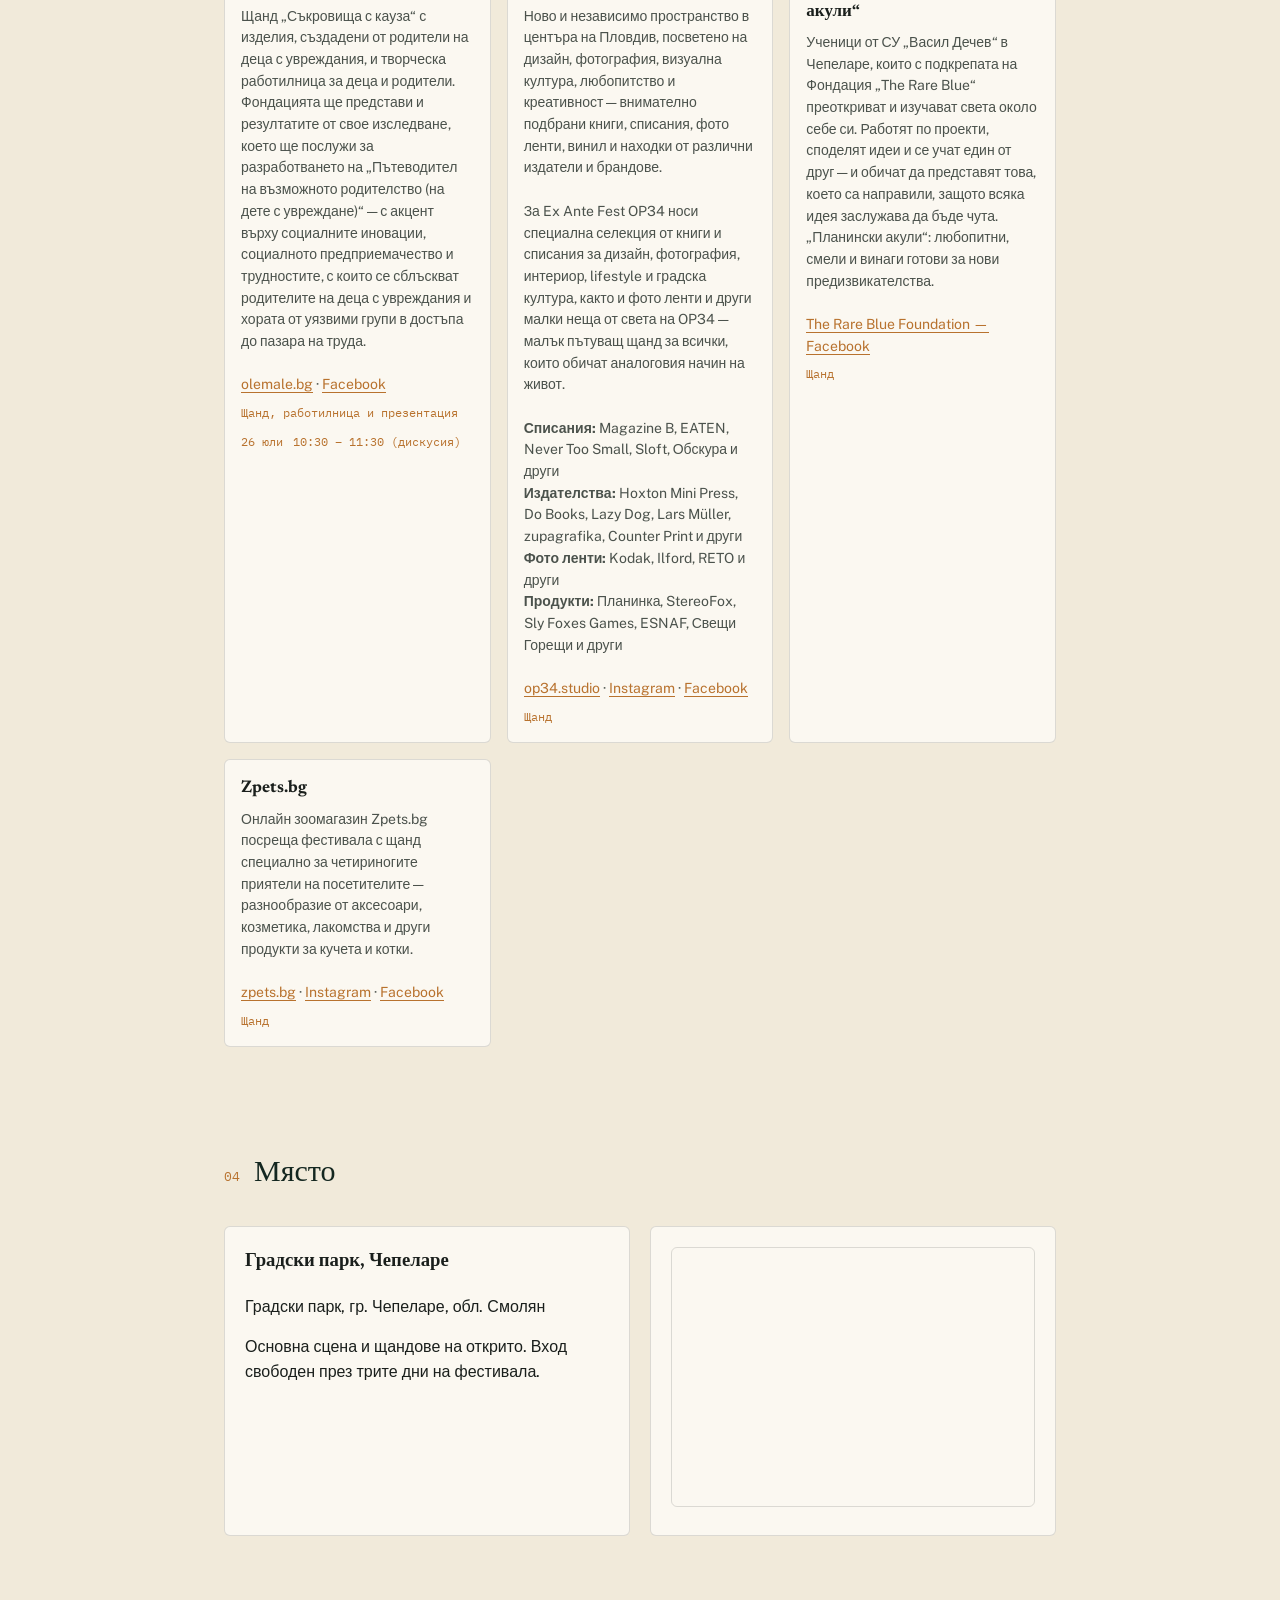
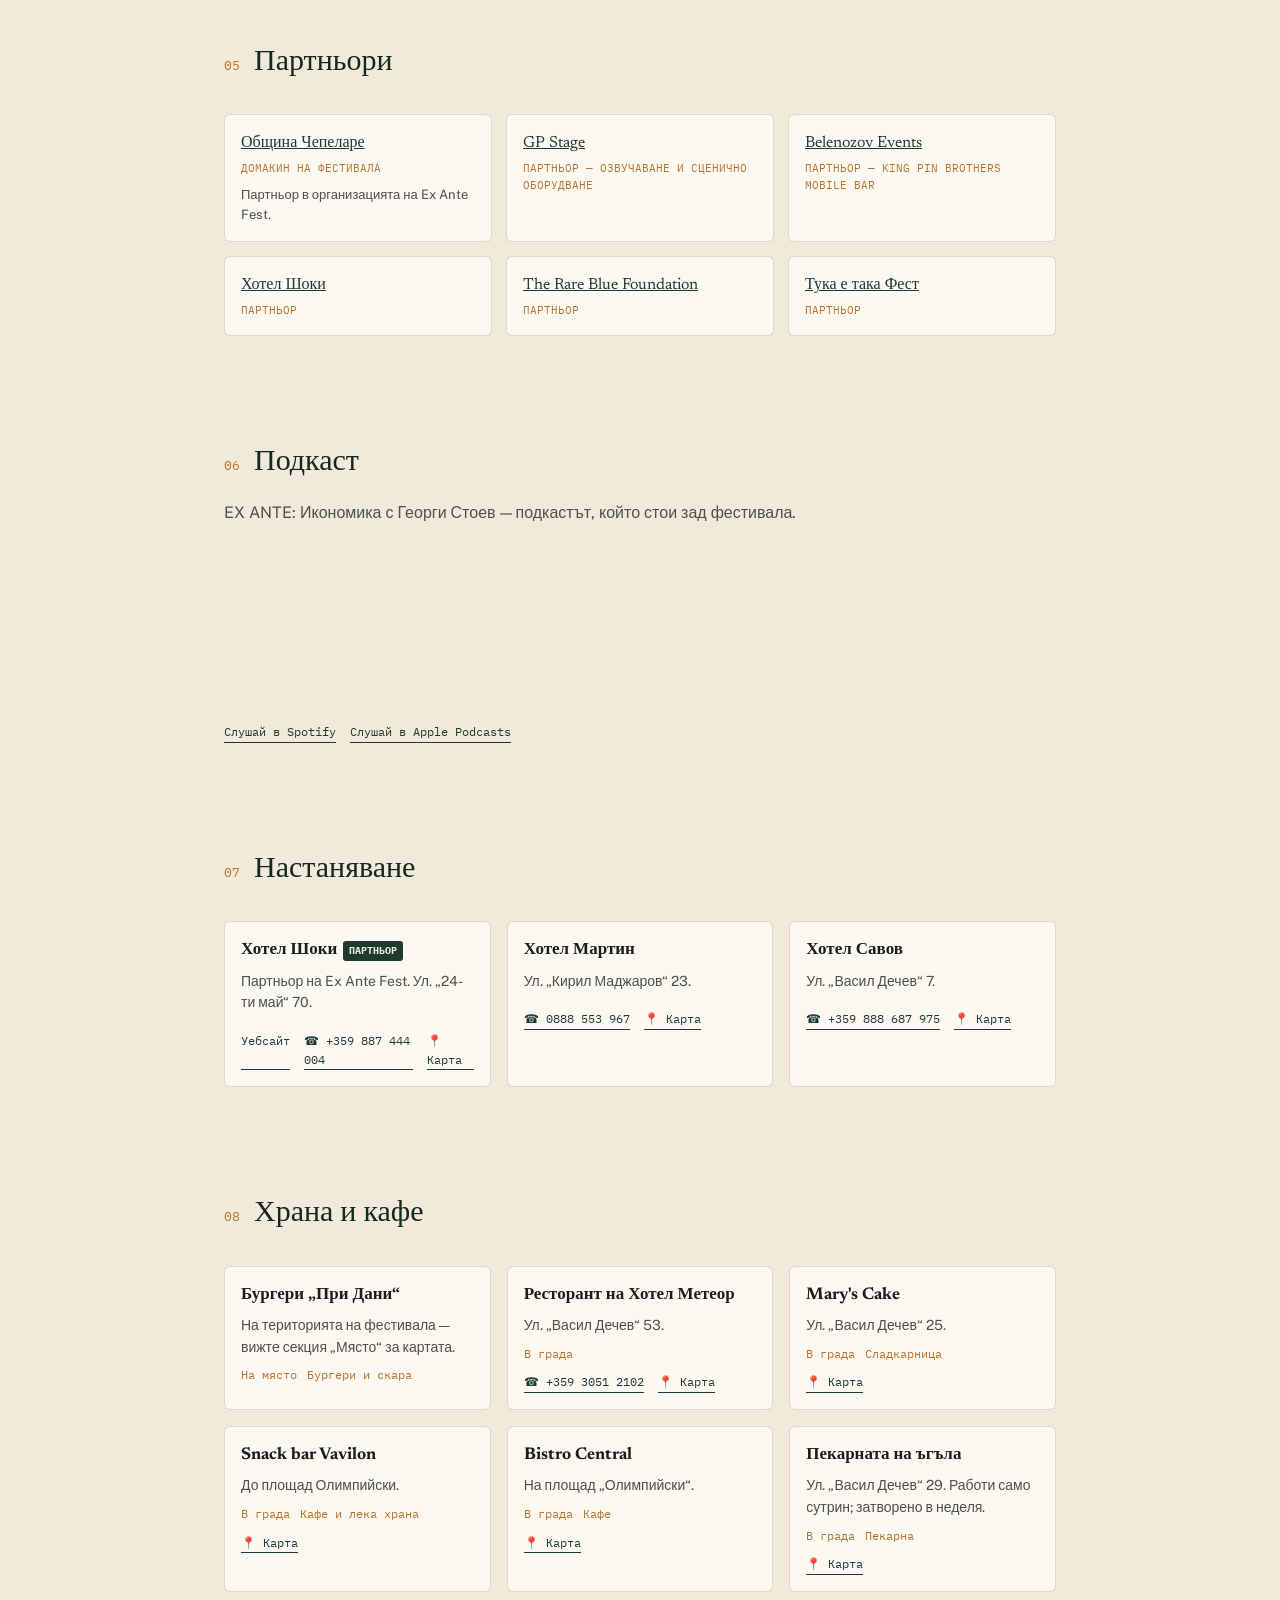
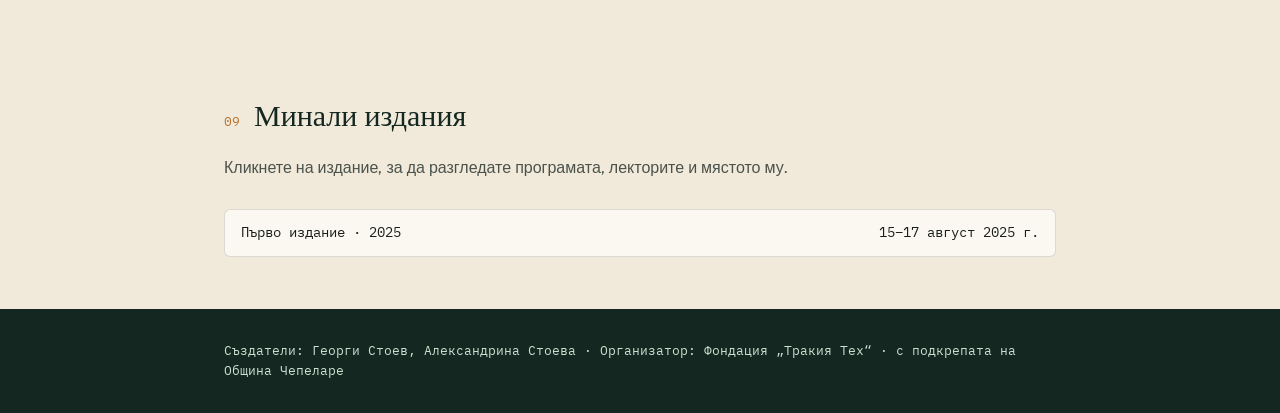
==== commit fb6aceca: "add podcast section" ====
--- a/index.html
+++ b/index.html
@@ -31,6 +31,7 @@
       <li><a href="#booths">Щандове и работилници</a></li>
       <li><a href="#venue">Място</a></li>
       <li><a href="#partners">Партньори</a></li>
+      <li><a href="#podcast">Подкаст</a></li>
       <li><a href="#stay">Настаняване</a></li>
       <li><a href="#eat">Храна и кафе</a></li>
       <li><a href="#archive">Архив</a></li>
@@ -113,10 +114,36 @@
     </div>
   </section>
 
+  <section id="podcast">
+    <div class="wrap">
+      <div class="section-head">
+        <span class="section-num">06</span>
+        <h2>Подкаст</h2>
+      </div>
+      <p class="section-intro">EX ANTE: Икономика с Георги Стоев — подкастът, който стои зад фестивала.</p>
+      <div class="podcast-embed">
+        <iframe
+          style="border-radius:12px"
+          src="https://open.spotify.com/embed/show/1f1cyW0xzxBpvdcARNL4EK?utm_source=generator"
+          width="100%"
+          height="152"
+          frameborder="0"
+          allowfullscreen=""
+          allow="autoplay; clipboard-write; encrypted-media; fullscreen; picture-in-picture"
+          loading="lazy">
+        </iframe>
+      </div>
+      <div class="info-links podcast-links">
+        <a href="https://open.spotify.com/show/1f1cyW0xzxBpvdcARNL4EK" target="_blank" rel="noopener">Слушай в Spotify</a>
+        <a href="https://podcasts.apple.com/bg/podcast/ex-ante-%D0%B8%D0%BA%D0%BE%D0%BD%D0%BE%D0%BC%D0%B8%D0%BA%D0%B0-%D1%81-%D0%B3%D0%B5%D0%BE%D1%80%D0%B3%D0%B8-%D1%81%D1%82%D0%BE%D0%B5%D0%B2/id1649317959" target="_blank" rel="noopener">Слушай в Apple Podcasts</a>
+      </div>
+    </div>
+  </section>
+
   <section id="stay">
     <div class="wrap">
       <div class="section-head">
-        <span class="section-num">06</span>
+        <span class="section-num">07</span>
         <h2>Настаняване</h2>
       </div>
       <div class="card-grid" id="stay-content"></div>
@@ -126,7 +153,7 @@
   <section id="eat">
     <div class="wrap">
       <div class="section-head">
-        <span class="section-num">07</span>
+        <span class="section-num">08</span>
         <h2>Храна и кафе</h2>
       </div>
       <div class="card-grid" id="eat-content"></div>
@@ -136,7 +163,7 @@
   <section id="archive">
     <div class="wrap">
       <div class="section-head">
-        <span class="section-num">08</span>
+        <span class="section-num">09</span>
         <h2>Минали издания</h2>
       </div>
       <p class="section-intro">Кликнете на издание, за да разгледате програмата, лекторите и мястото му.</p>
--- a/style.css
+++ b/style.css
@@ -324,6 +324,19 @@
 }
 .partner-card p.partner-notes { font-size: 13px; color: var(--muted); margin: 4px 0 0; }
 
+/* ---------- Podcast ---------- */
+.podcast-embed {
+  margin-top: 8px;
+  max-width: 660px;
+}
+.podcast-embed iframe {
+  width: 100%;
+  border: none;
+}
+.podcast-links {
+  margin-top: 14px;
+}
+
 /* ---------- Guide cards (things to do / stay / eat) ---------- */
 .card-grid {
   display: grid;
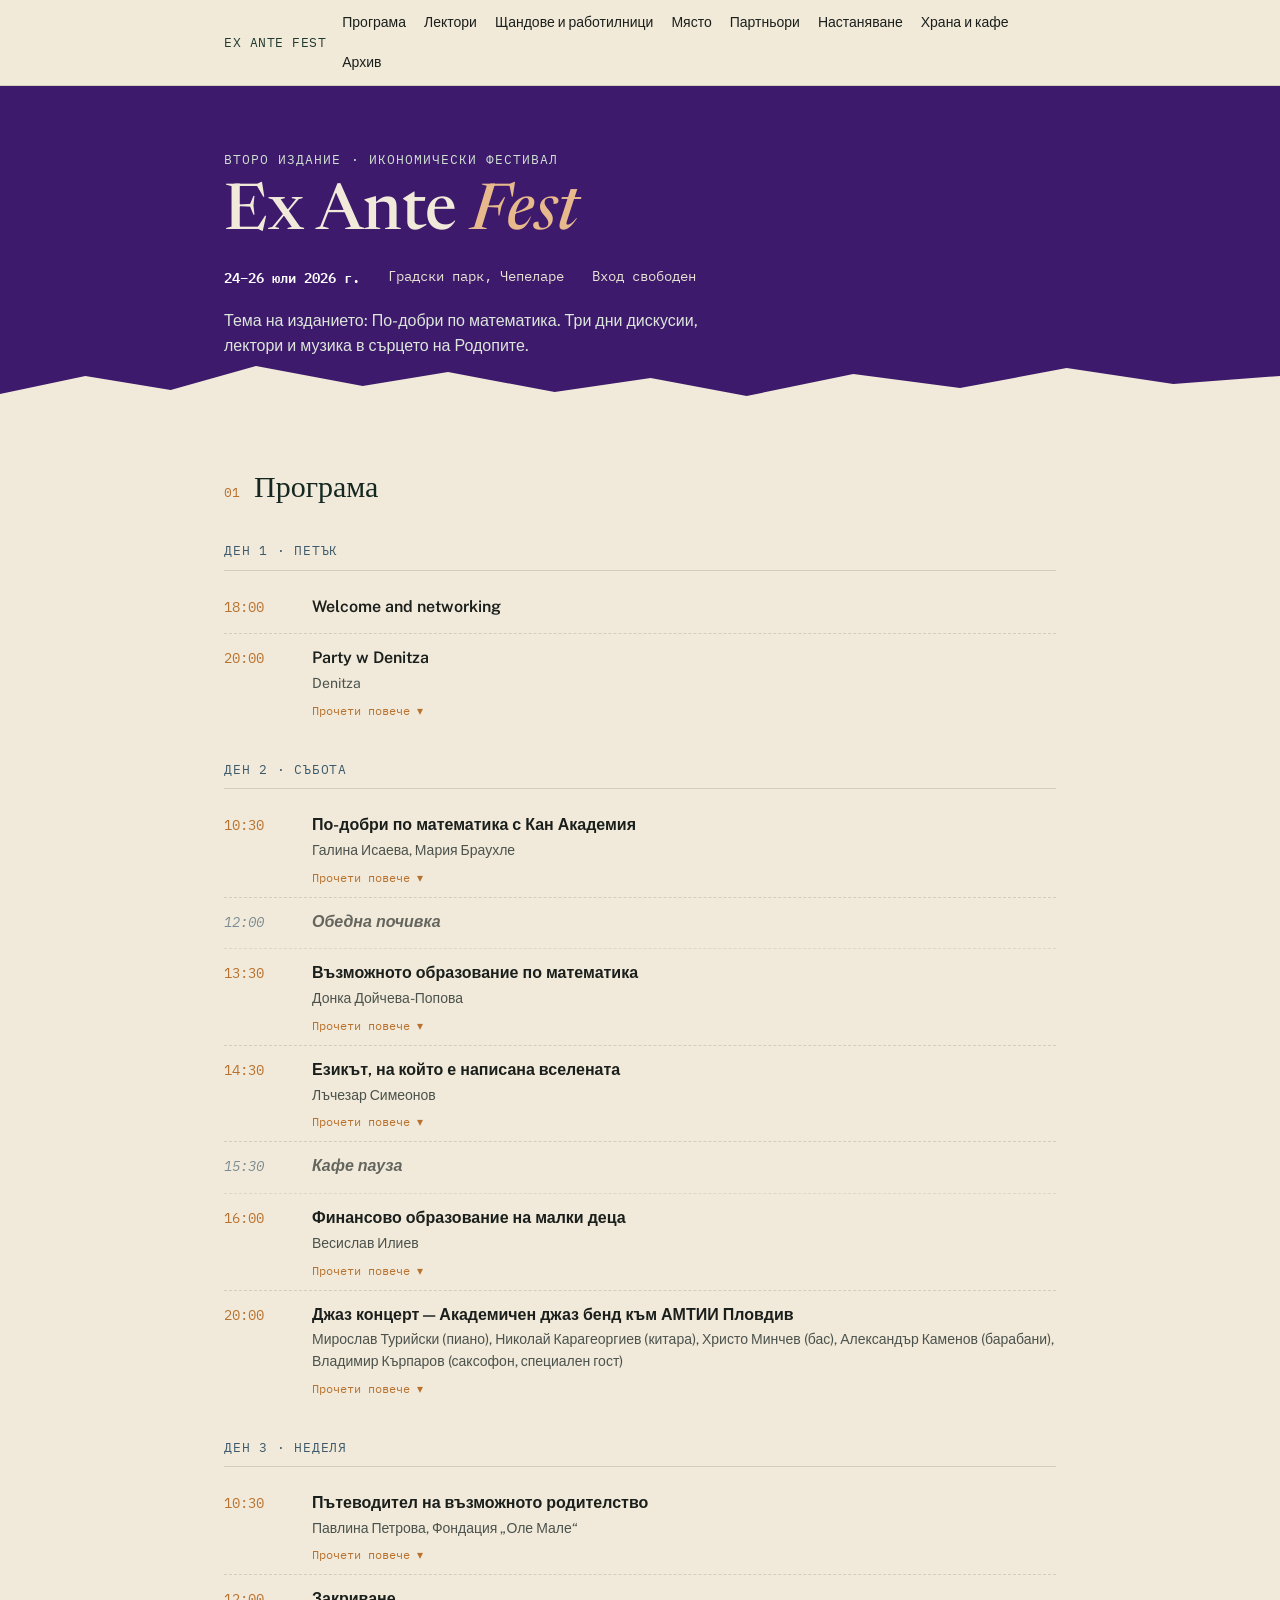
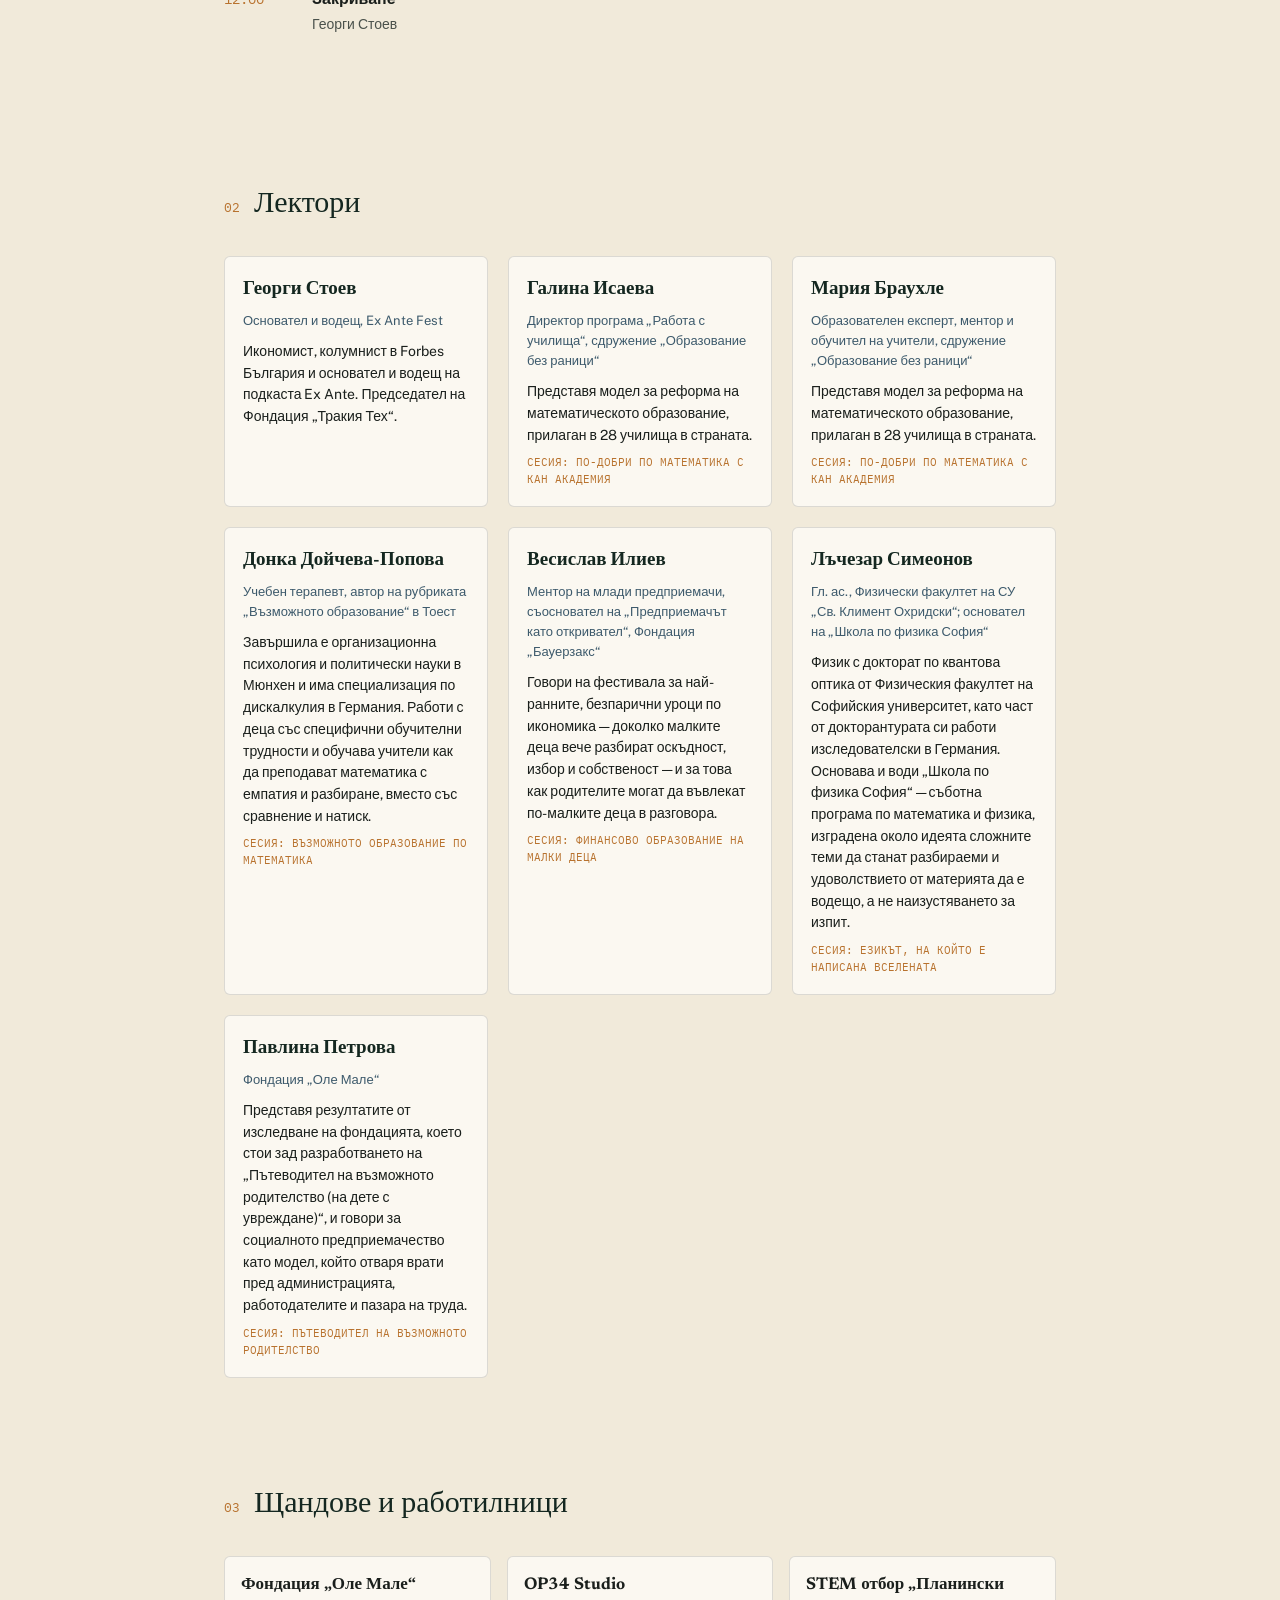
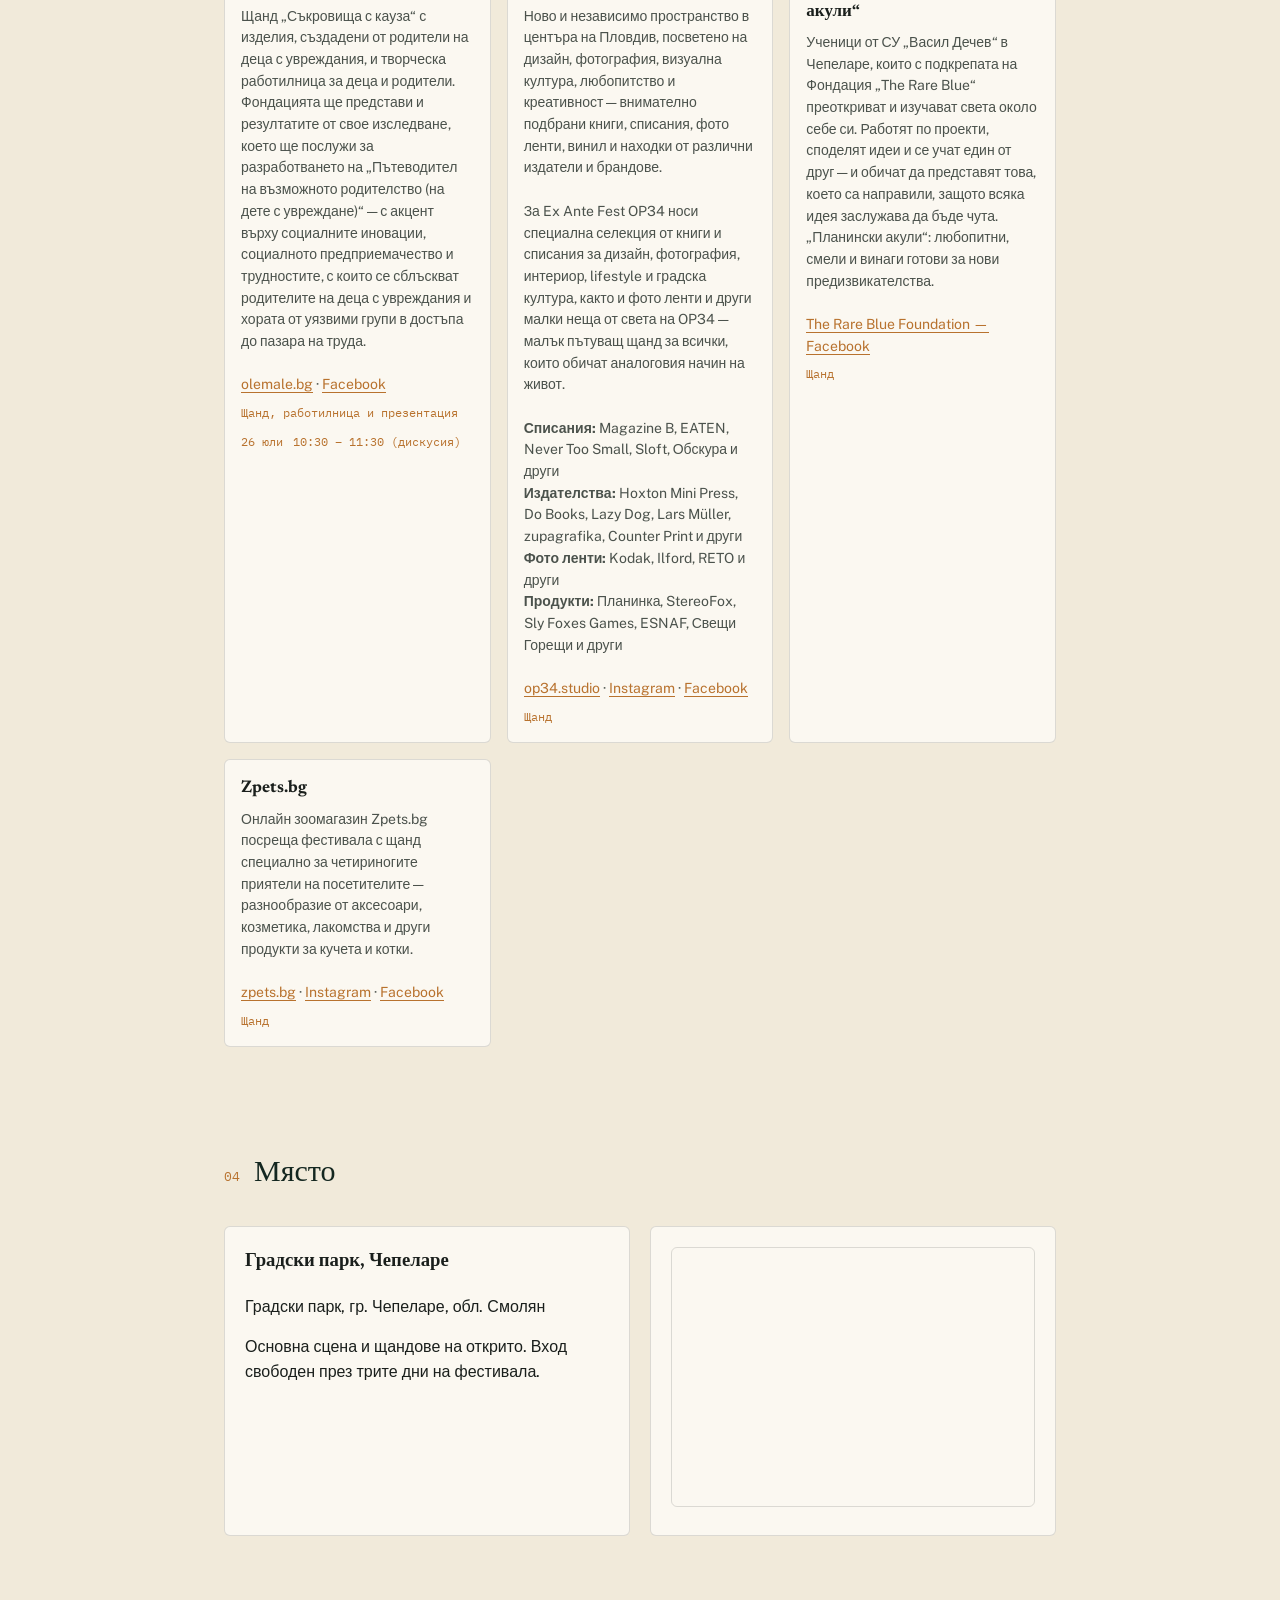
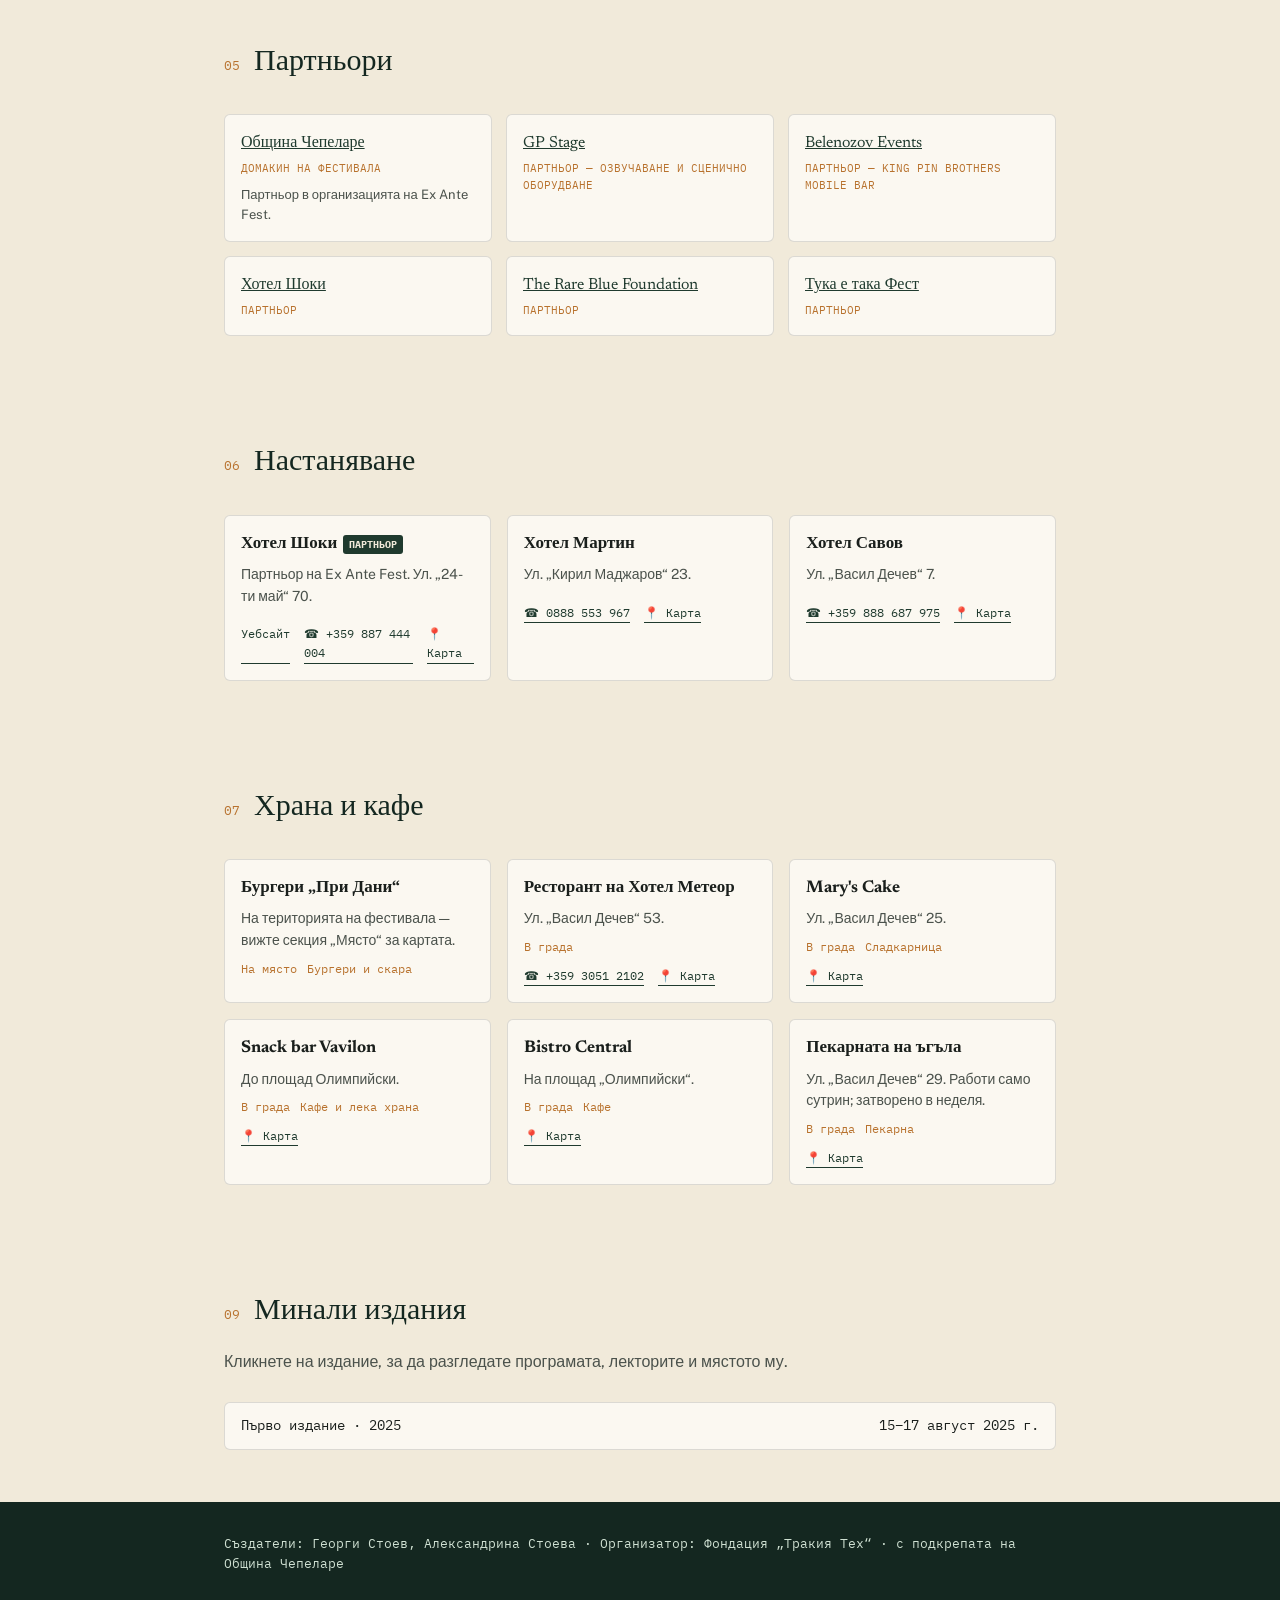
==== commit 150f64d7: "Update index.html" ====
--- a/index.html
+++ b/index.html
@@ -31,9 +31,9 @@
       <li><a href="#booths">Щандове и работилници</a></li>
       <li><a href="#venue">Място</a></li>
       <li><a href="#partners">Партньори</a></li>
-      <li><a href="#podcast">Подкаст</a></li>
       <li><a href="#stay">Настаняване</a></li>
       <li><a href="#eat">Храна и кафе</a></li>
+      <li id="nav-gallery-item" hidden><a href="#gallery">Галерия</a></li>
       <li><a href="#archive">Архив</a></li>
     </ul>
   </div>
@@ -114,36 +114,10 @@
     </div>
   </section>
 
-  <section id="podcast">
+  <section id="stay">
     <div class="wrap">
       <div class="section-head">
         <span class="section-num">06</span>
-        <h2>Подкаст</h2>
-      </div>
-      <p class="section-intro">EX ANTE: Икономика с Георги Стоев — подкастът, който стои зад фестивала.</p>
-      <div class="podcast-embed">
-        <iframe
-          style="border-radius:12px"
-          src="https://open.spotify.com/embed/show/1f1cyW0xzxBpvdcARNL4EK?utm_source=generator"
-          width="100%"
-          height="152"
-          frameborder="0"
-          allowfullscreen=""
-          allow="autoplay; clipboard-write; encrypted-media; fullscreen; picture-in-picture"
-          loading="lazy">
-        </iframe>
-      </div>
-      <div class="info-links podcast-links">
-        <a href="https://open.spotify.com/show/1f1cyW0xzxBpvdcARNL4EK" target="_blank" rel="noopener">Слушай в Spotify</a>
-        <a href="https://podcasts.apple.com/bg/podcast/ex-ante-%D0%B8%D0%BA%D0%BE%D0%BD%D0%BE%D0%BC%D0%B8%D0%BA%D0%B0-%D1%81-%D0%B3%D0%B5%D0%BE%D1%80%D0%B3%D0%B8-%D1%81%D1%82%D0%BE%D0%B5%D0%B2/id1649317959" target="_blank" rel="noopener">Слушай в Apple Podcasts</a>
-      </div>
-    </div>
-  </section>
-
-  <section id="stay">
-    <div class="wrap">
-      <div class="section-head">
-        <span class="section-num">07</span>
         <h2>Настаняване</h2>
       </div>
       <div class="card-grid" id="stay-content"></div>
@@ -153,10 +127,20 @@
   <section id="eat">
     <div class="wrap">
       <div class="section-head">
-        <span class="section-num">08</span>
+        <span class="section-num">07</span>
         <h2>Храна и кафе</h2>
       </div>
       <div class="card-grid" id="eat-content"></div>
+    </div>
+  </section>
+
+  <section id="gallery" hidden>
+    <div class="wrap">
+      <div class="section-head">
+        <span class="section-num">08</span>
+        <h2>Галерия</h2>
+      </div>
+      <div class="gallery-grid" id="gallery-content"></div>
     </div>
   </section>
 
@@ -179,6 +163,15 @@
   </div>
 </footer>
 
+<!-- Lightbox for gallery -->
+<div class="lightbox" id="lightbox" hidden>
+  <button type="button" class="lightbox-close" id="lightbox-close" aria-label="Затвори">✕</button>
+  <button type="button" class="lightbox-nav lightbox-prev" id="lightbox-prev" aria-label="Предишна снимка">‹</button>
+  <img class="lightbox-img" id="lightbox-img" src="" alt="">
+  <button type="button" class="lightbox-nav lightbox-next" id="lightbox-next" aria-label="Следваща снимка">›</button>
+  <p class="lightbox-caption" id="lightbox-caption"></p>
+</div>
+
 <script src="script.js"></script>
 </body>
 </html>
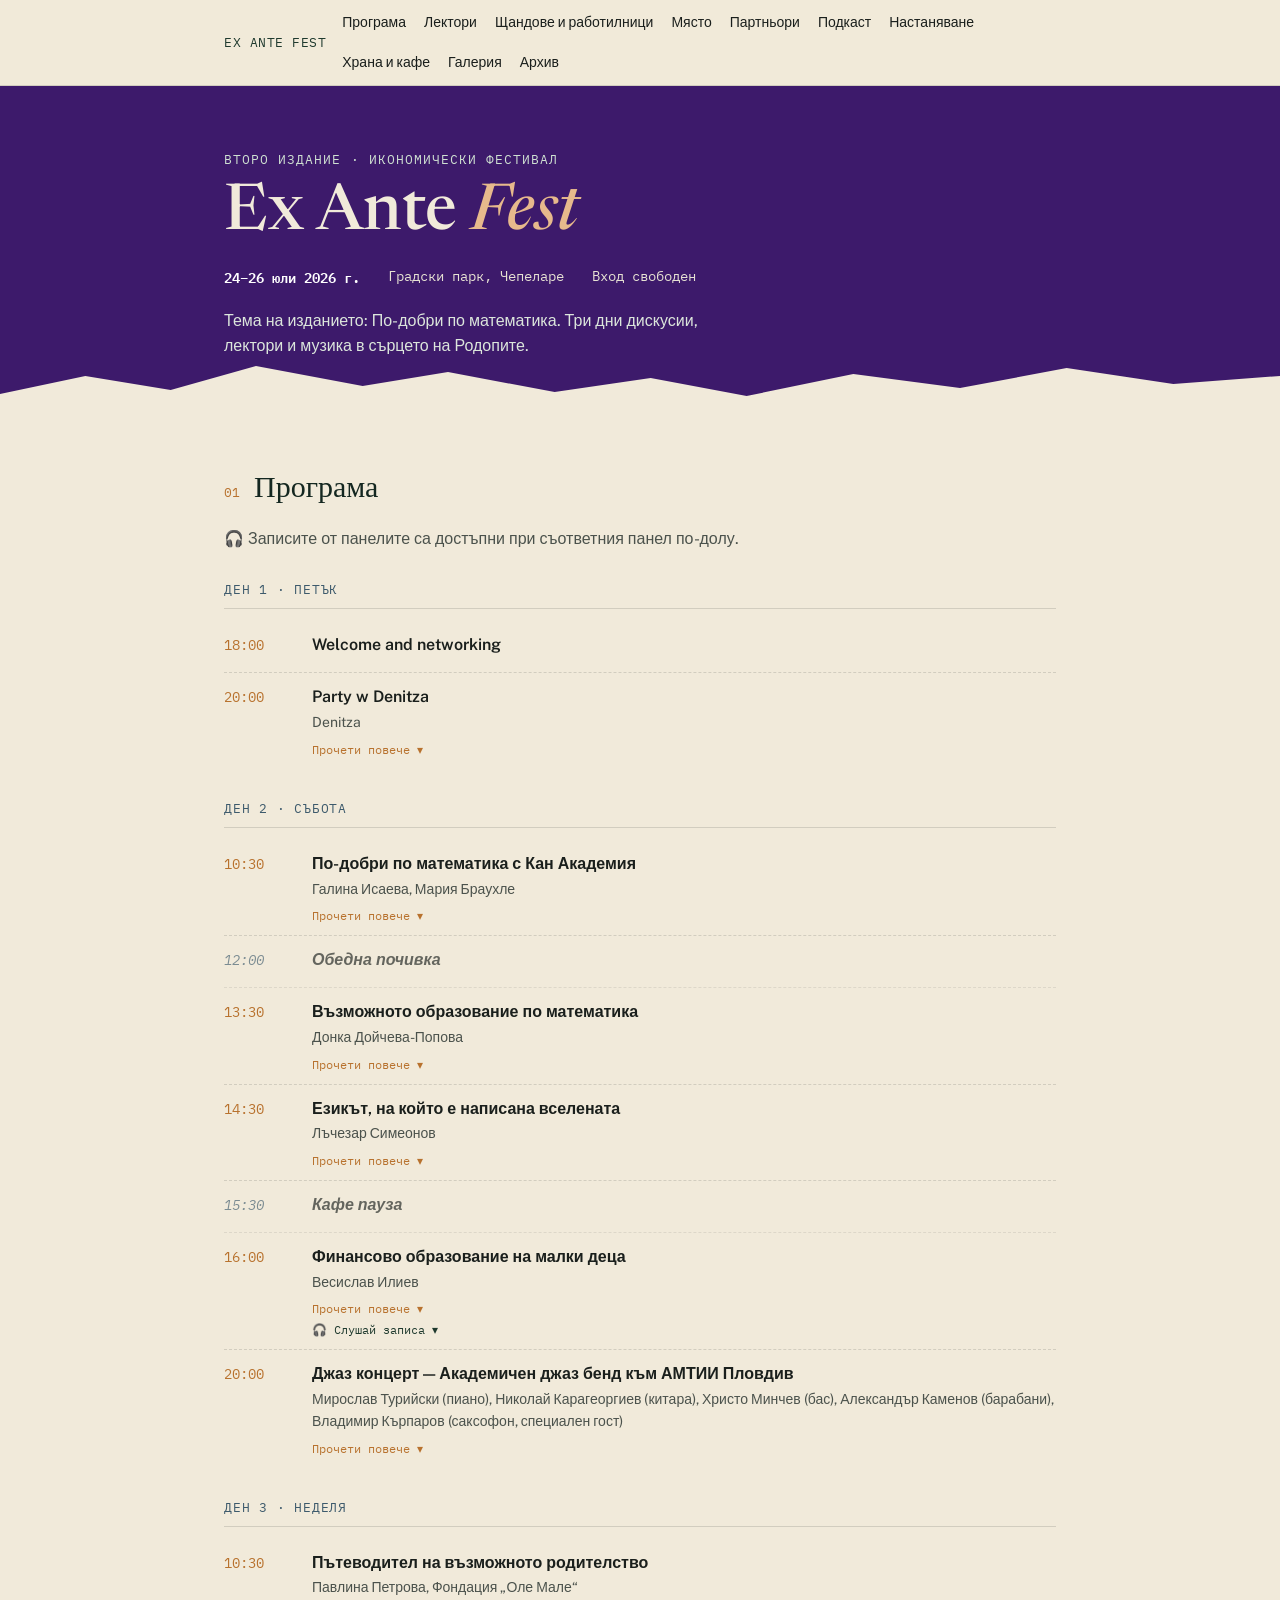
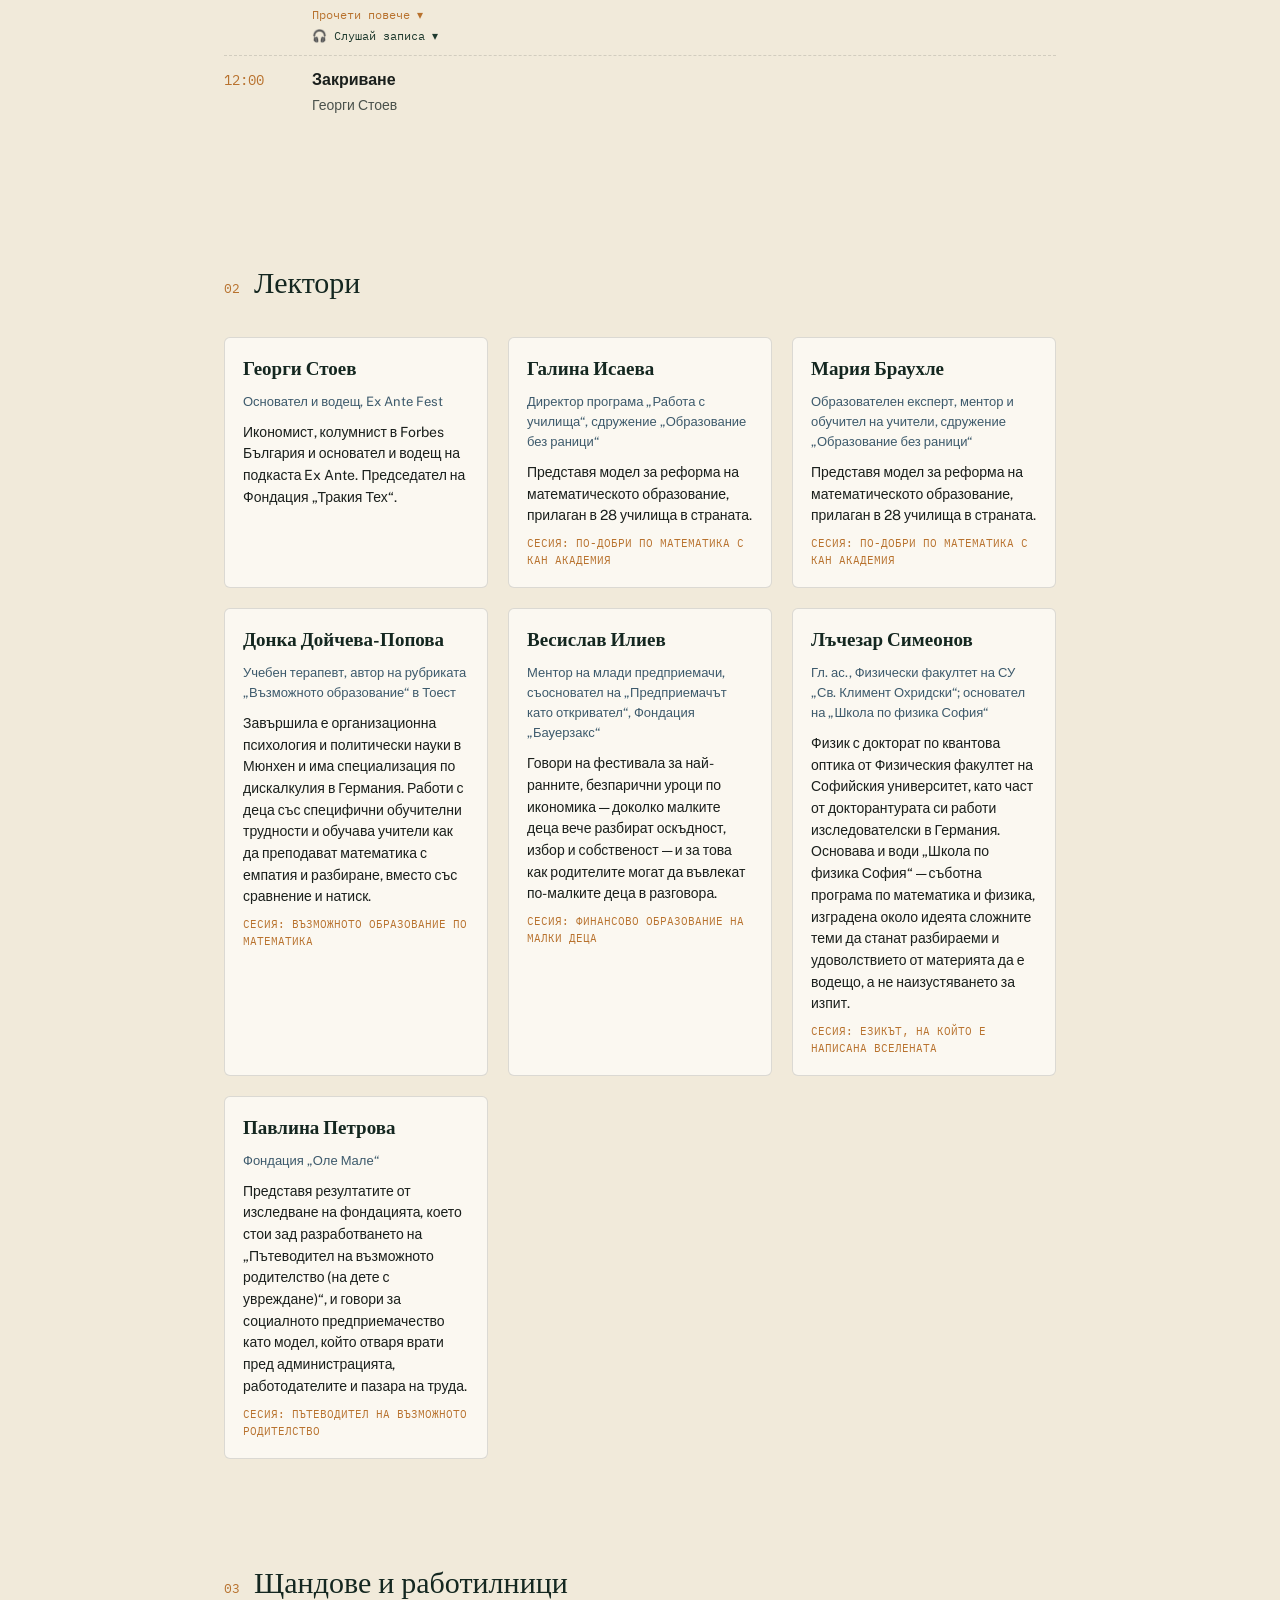
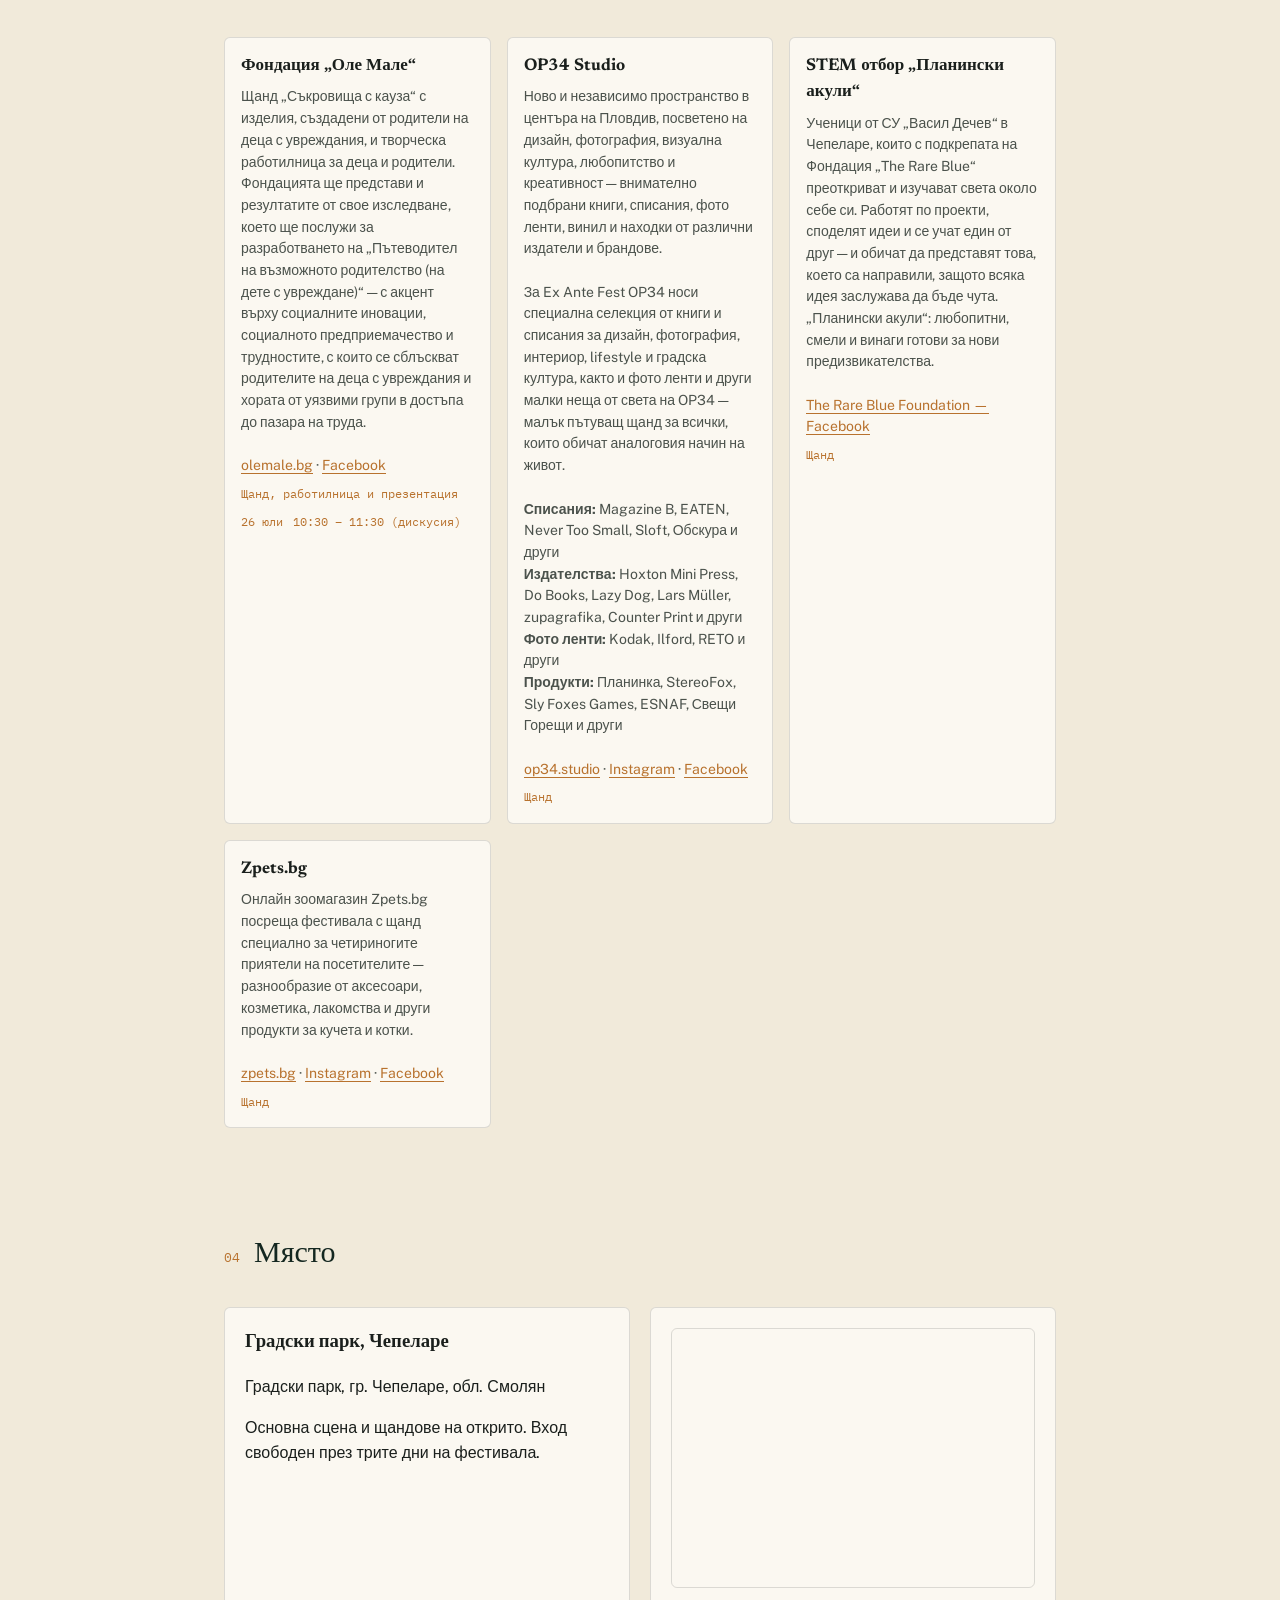
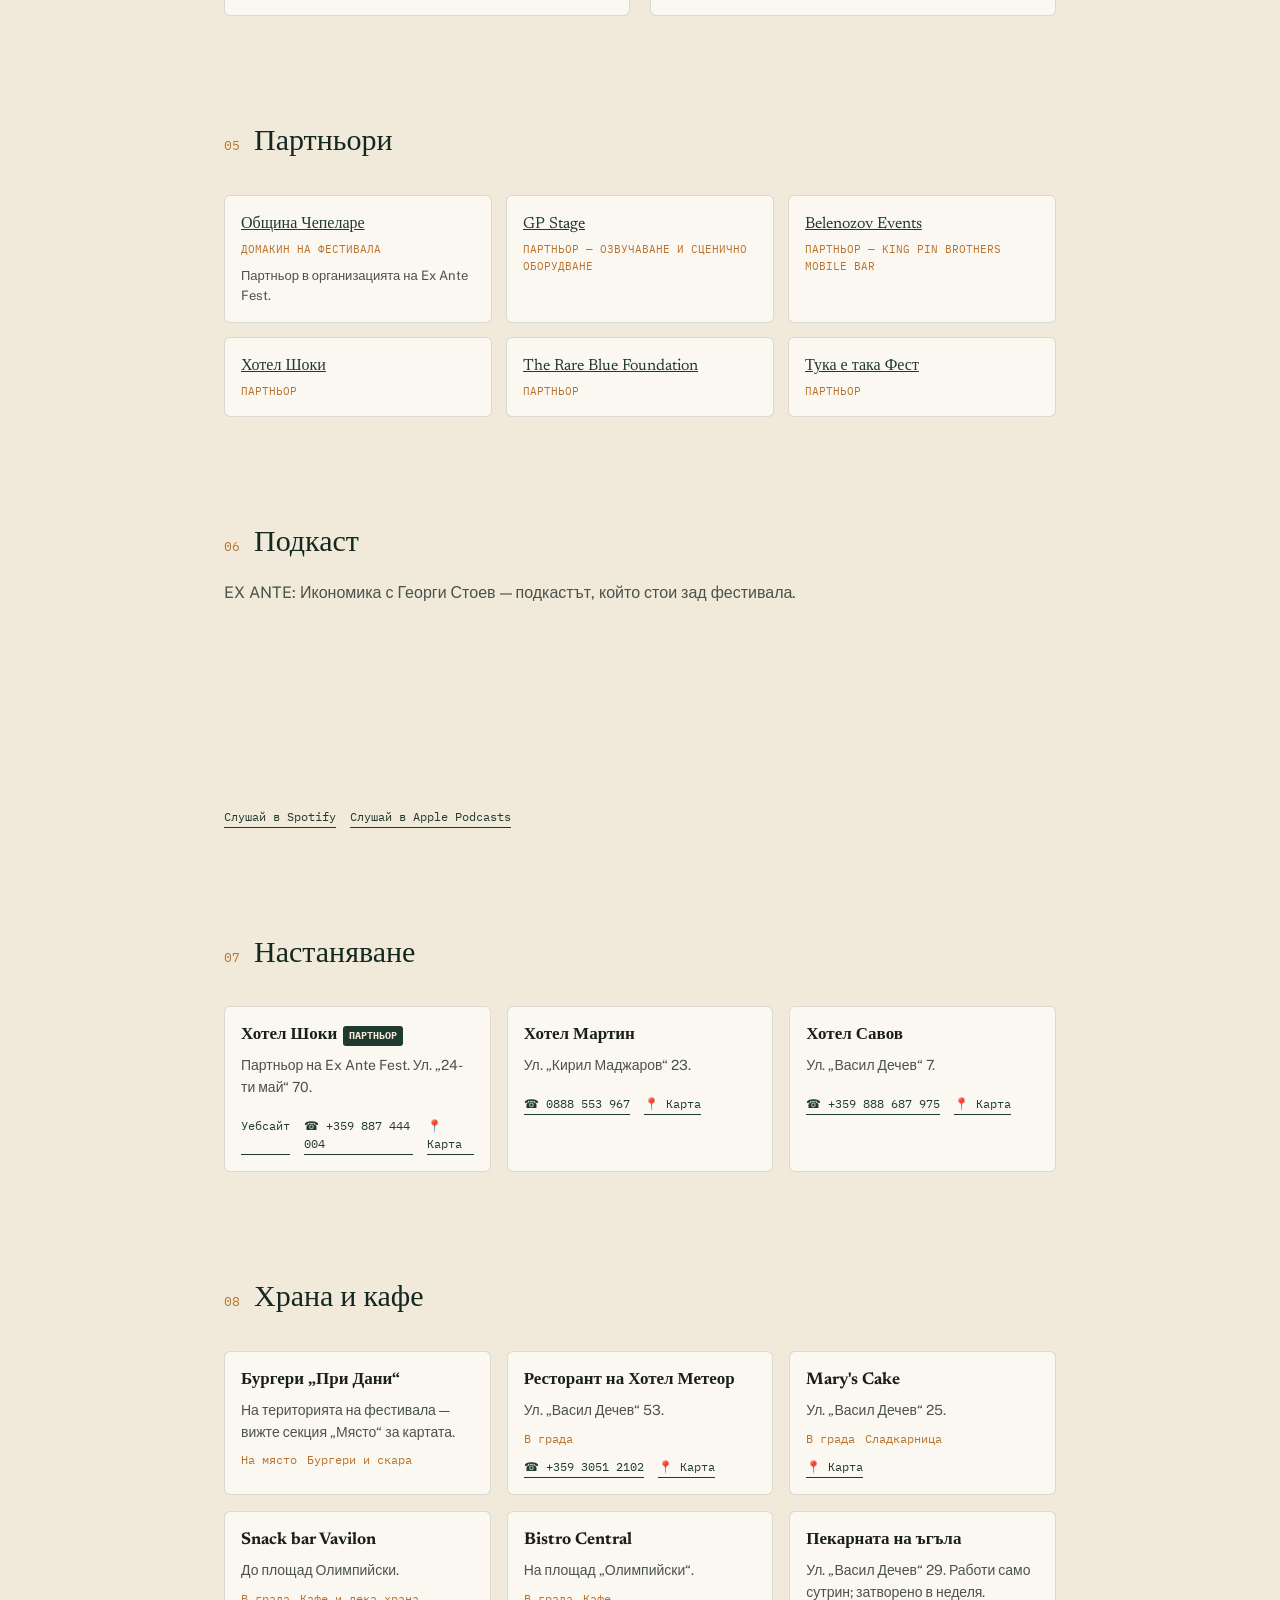
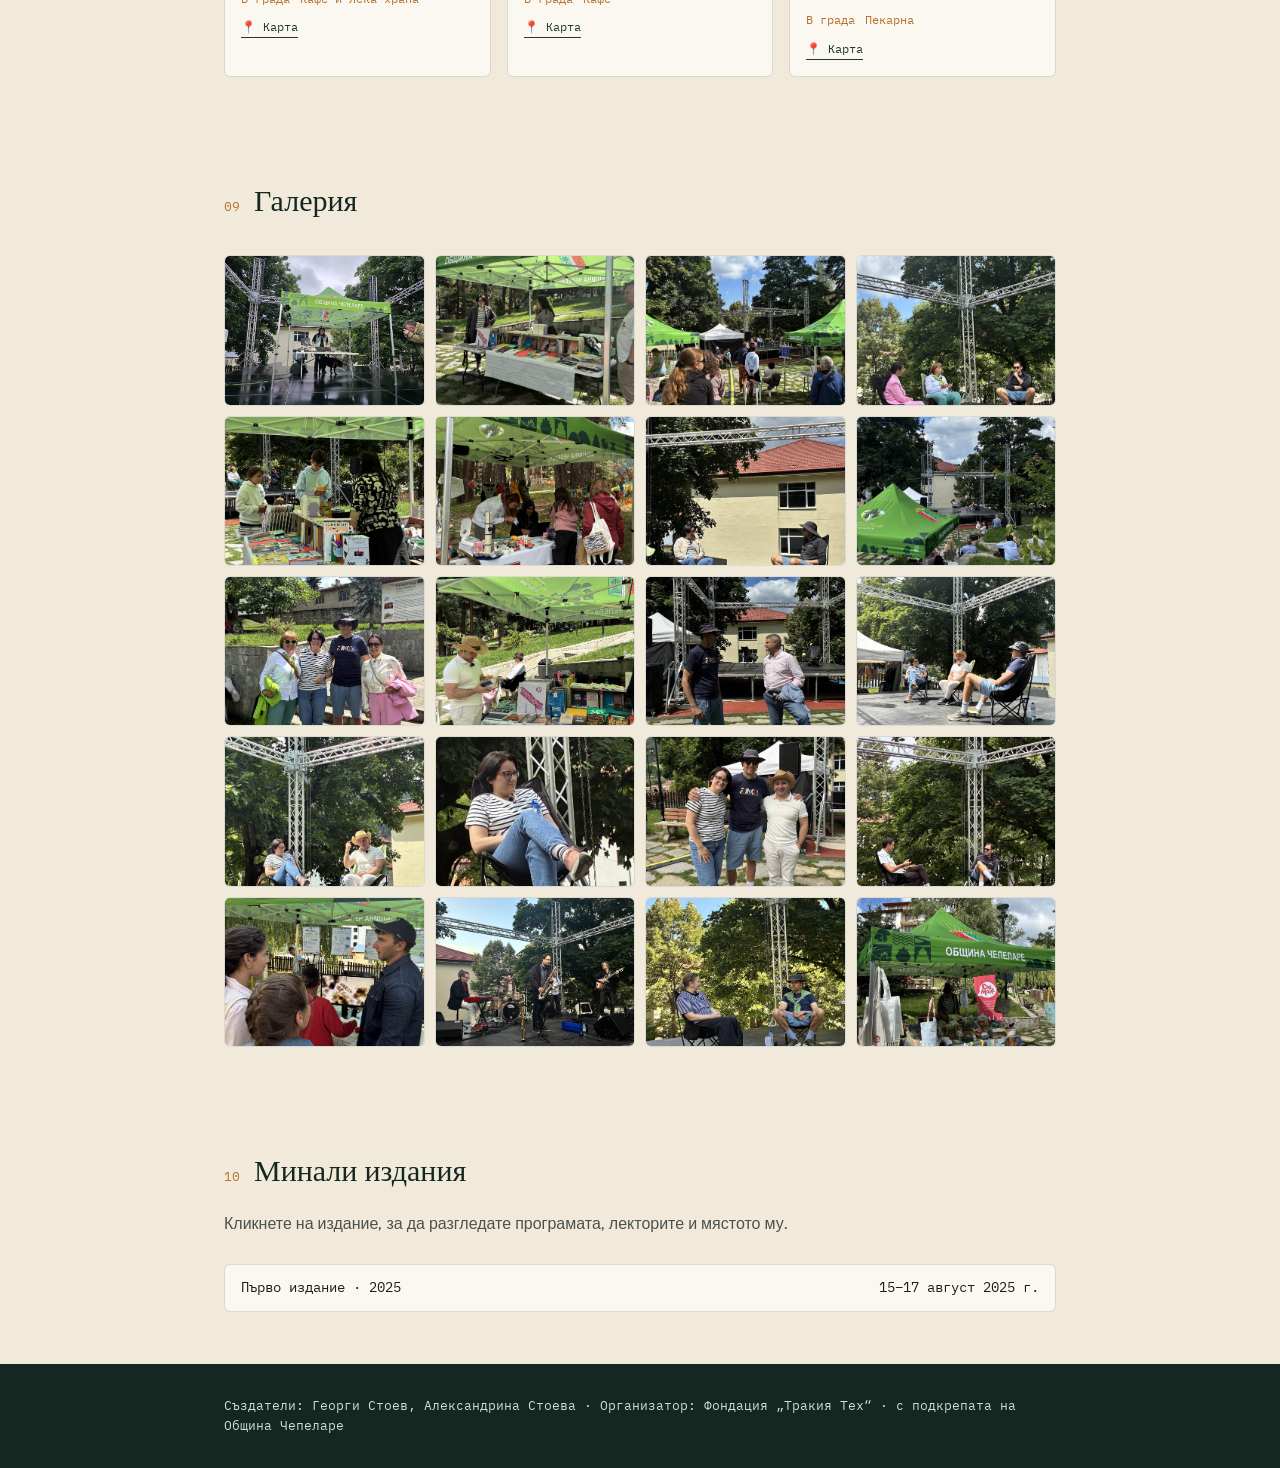
==== commit 2686c1c5: "restore podcast section (targeted fix, verified gallery/audio intact)" ====
--- a/index.html
+++ b/index.html
@@ -31,6 +31,7 @@
       <li><a href="#booths">Щандове и работилници</a></li>
       <li><a href="#venue">Място</a></li>
       <li><a href="#partners">Партньори</a></li>
+      <li><a href="#podcast">Подкаст</a></li>
       <li><a href="#stay">Настаняване</a></li>
       <li><a href="#eat">Храна и кафе</a></li>
       <li id="nav-gallery-item" hidden><a href="#gallery">Галерия</a></li>
@@ -70,6 +71,7 @@
         <span class="section-num">01</span>
         <h2>Програма</h2>
       </div>
+      <p class="section-intro" id="schedule-audio-note" hidden>🎧 Записите от панелите са достъпни при съответния панел по-долу.</p>
       <div id="schedule-content"><p class="empty-state">Зареждане на програмата…</p></div>
     </div>
   </section>
@@ -114,10 +116,36 @@
     </div>
   </section>
 
+  <section id="podcast">
+    <div class="wrap">
+      <div class="section-head">
+        <span class="section-num">06</span>
+        <h2>Подкаст</h2>
+      </div>
+      <p class="section-intro">EX ANTE: Икономика с Георги Стоев — подкастът, който стои зад фестивала.</p>
+      <div class="podcast-embed">
+        <iframe
+          style="border-radius:12px"
+          src="https://open.spotify.com/embed/show/1f1cyW0xzxBpvdcARNL4EK?utm_source=generator"
+          width="100%"
+          height="152"
+          frameborder="0"
+          allowfullscreen=""
+          allow="autoplay; clipboard-write; encrypted-media; fullscreen; picture-in-picture"
+          loading="lazy">
+        </iframe>
+      </div>
+      <div class="info-links podcast-links">
+        <a href="https://open.spotify.com/show/1f1cyW0xzxBpvdcARNL4EK" target="_blank" rel="noopener">Слушай в Spotify</a>
+        <a href="https://podcasts.apple.com/bg/podcast/ex-ante-%D0%B8%D0%BA%D0%BE%D0%BD%D0%BE%D0%BC%D0%B8%D0%BA%D0%B0-%D1%81-%D0%B3%D0%B5%D0%BE%D1%80%D0%B3%D0%B8-%D1%81%D1%82%D0%BE%D0%B5%D0%B2/id1649317959" target="_blank" rel="noopener">Слушай в Apple Podcasts</a>
+      </div>
+    </div>
+  </section>
+
   <section id="stay">
     <div class="wrap">
       <div class="section-head">
-        <span class="section-num">06</span>
+        <span class="section-num">07</span>
         <h2>Настаняване</h2>
       </div>
       <div class="card-grid" id="stay-content"></div>
@@ -127,7 +155,7 @@
   <section id="eat">
     <div class="wrap">
       <div class="section-head">
-        <span class="section-num">07</span>
+        <span class="section-num">08</span>
         <h2>Храна и кафе</h2>
       </div>
       <div class="card-grid" id="eat-content"></div>
@@ -137,7 +165,7 @@
   <section id="gallery" hidden>
     <div class="wrap">
       <div class="section-head">
-        <span class="section-num">08</span>
+        <span class="section-num">09</span>
         <h2>Галерия</h2>
       </div>
       <div class="gallery-grid" id="gallery-content"></div>
@@ -147,7 +175,7 @@
   <section id="archive">
     <div class="wrap">
       <div class="section-head">
-        <span class="section-num">09</span>
+        <span class="section-num">10</span>
         <h2>Минали издания</h2>
       </div>
       <p class="section-intro">Кликнете на издание, за да разгледате програмата, лекторите и мястото му.</p>
--- a/style.css
+++ b/style.css
@@ -144,7 +144,10 @@
 }
 
 /* ---------- Sections ---------- */
-section { padding: 52px 0; }
+section {
+  padding: 52px 0;
+  scroll-margin-top: 84px;
+}
 section + section { border-top: none; }
 
 .section-head {
@@ -238,6 +241,20 @@
 }
 .event-description a:hover { opacity: 0.8; }
 
+.event-toggle--audio {
+  color: var(--pine);
+  margin-top: 6px;
+}
+.event-audio {
+  margin-top: 8px;
+  border-left: 2px solid var(--line);
+  padding-left: 12px;
+}
+.event-audio iframe {
+  display: block;
+  border-radius: 4px;
+}
+
 /* ---------- Speakers ---------- */
 .speaker-grid {
   display: grid;
@@ -324,19 +341,6 @@
 }
 .partner-card p.partner-notes { font-size: 13px; color: var(--muted); margin: 4px 0 0; }
 
-/* ---------- Podcast ---------- */
-.podcast-embed {
-  margin-top: 8px;
-  max-width: 660px;
-}
-.podcast-embed iframe {
-  width: 100%;
-  border: none;
-}
-.podcast-links {
-  margin-top: 14px;
-}
-
 /* ---------- Guide cards (things to do / stay / eat) ---------- */
 .card-grid {
   display: grid;
@@ -404,6 +408,102 @@
   padding: 2px 6px;
   border-radius: 3px;
   margin-left: 6px;
+}
+
+/* ---------- Podcast ---------- */
+.podcast-embed {
+  margin-top: 8px;
+  max-width: 660px;
+}
+.podcast-embed iframe {
+  width: 100%;
+  border: none;
+}
+.podcast-links {
+  margin-top: 14px;
+}
+
+/* ---------- Gallery ---------- */
+.gallery-grid {
+  display: grid;
+  grid-template-columns: repeat(auto-fill, minmax(180px, 1fr));
+  gap: 10px;
+}
+.gallery-thumb {
+  padding: 0;
+  border: 1px solid var(--line);
+  border-radius: 6px;
+  overflow: hidden;
+  background: var(--paper);
+  cursor: pointer;
+  aspect-ratio: 4 / 3;
+  display: block;
+}
+.gallery-thumb img {
+  width: 100%;
+  height: 100%;
+  object-fit: cover;
+  display: block;
+  transition: transform 0.2s ease;
+}
+.gallery-thumb:hover img { transform: scale(1.04); }
+
+.lightbox {
+  position: fixed;
+  inset: 0;
+  z-index: 50;
+  background: rgba(20, 39, 32, 0.94);
+  display: flex;
+  align-items: center;
+  justify-content: center;
+  flex-direction: column;
+  padding: 24px;
+}
+.lightbox[hidden] { display: none; }
+.lightbox-img {
+  max-width: min(90vw, 1000px);
+  max-height: 78vh;
+  object-fit: contain;
+  border-radius: 4px;
+}
+.lightbox-caption {
+  color: var(--parchment);
+  font-family: var(--font-mono);
+  font-size: 13px;
+  margin-top: 14px;
+  max-width: 70ch;
+  text-align: center;
+}
+.lightbox-close {
+  position: absolute;
+  top: 18px;
+  right: 24px;
+  background: none;
+  border: none;
+  color: var(--parchment);
+  font-size: 26px;
+  cursor: pointer;
+  line-height: 1;
+  padding: 6px;
+}
+.lightbox-close:hover { color: var(--ochre); }
+.lightbox-nav {
+  position: absolute;
+  top: 50%;
+  transform: translateY(-50%);
+  background: none;
+  border: none;
+  color: var(--parchment);
+  font-size: 44px;
+  cursor: pointer;
+  line-height: 1;
+  padding: 8px 14px;
+}
+.lightbox-nav:hover { color: var(--ochre); }
+.lightbox-prev { left: 8px; }
+.lightbox-next { right: 8px; }
+@media (max-width: 640px) {
+  .lightbox-nav { font-size: 32px; padding: 6px 10px; }
 }
 
 /* ---------- Archive ---------- */
